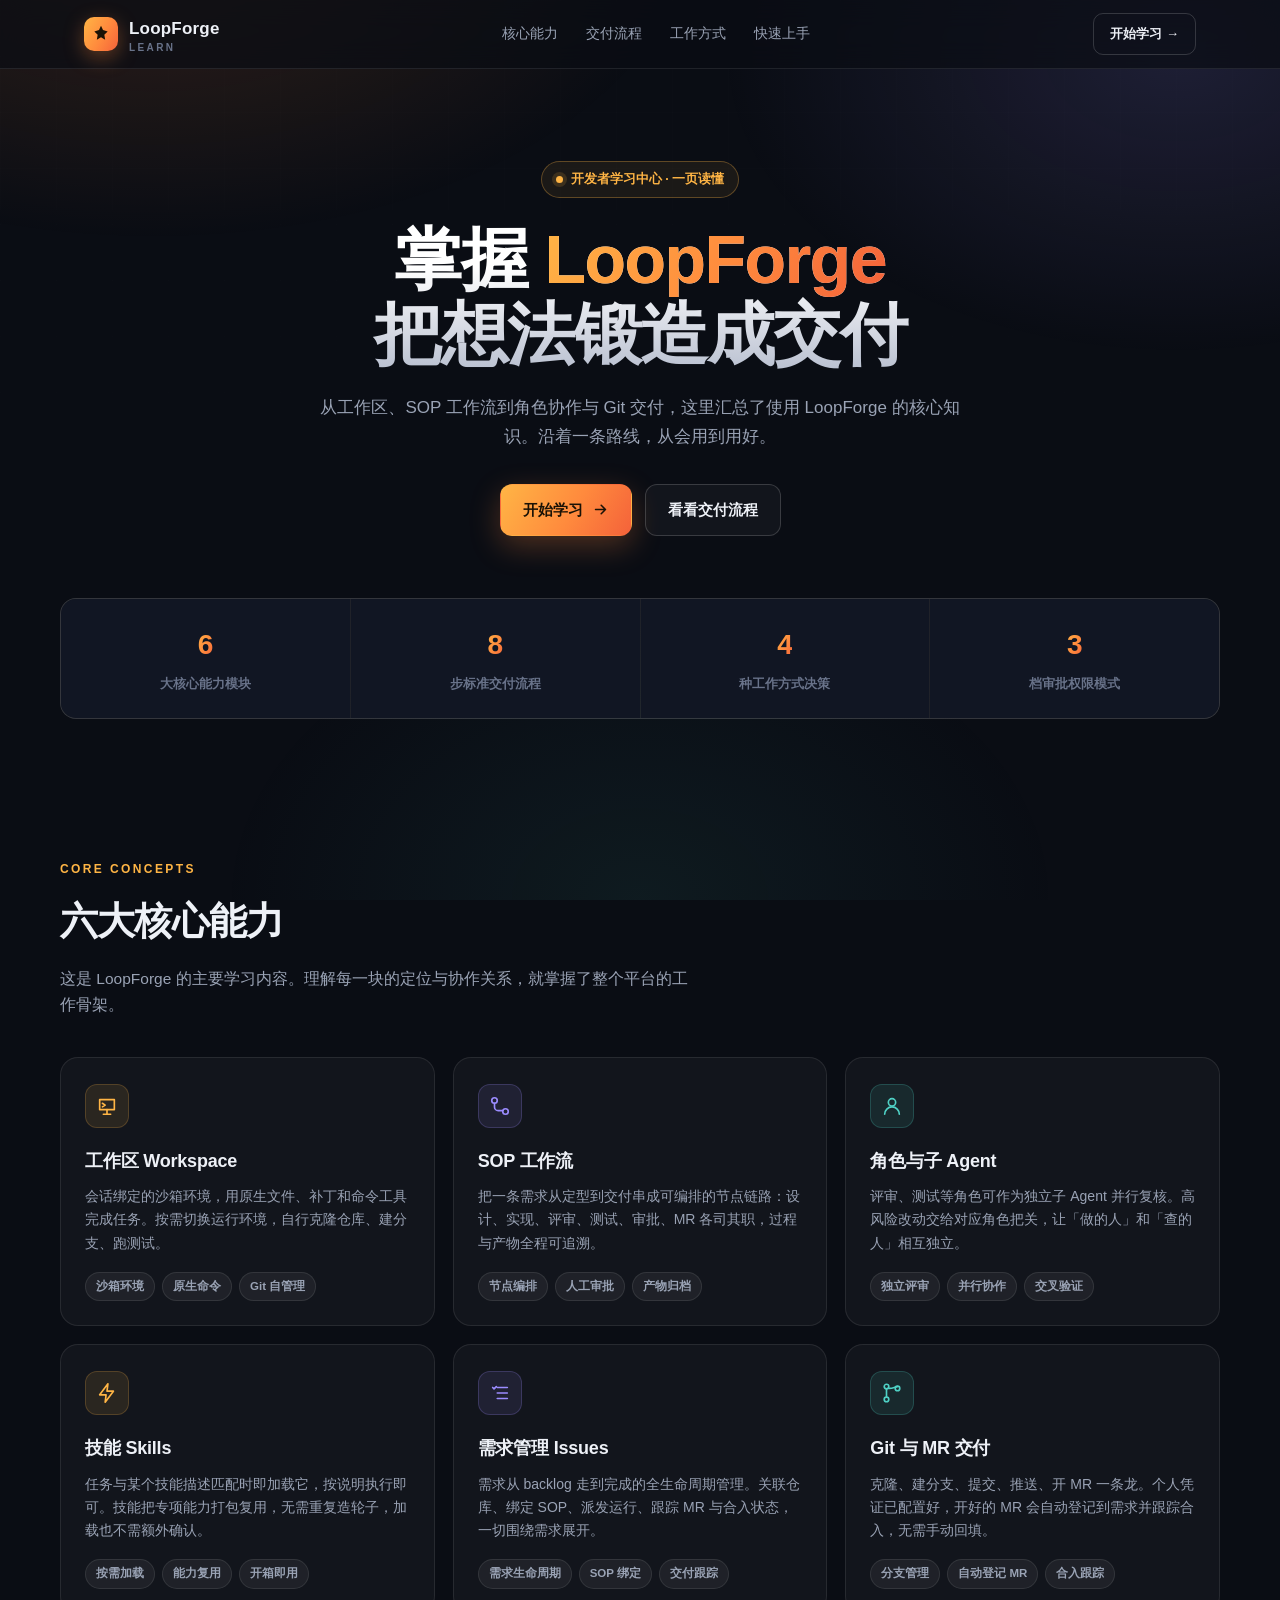
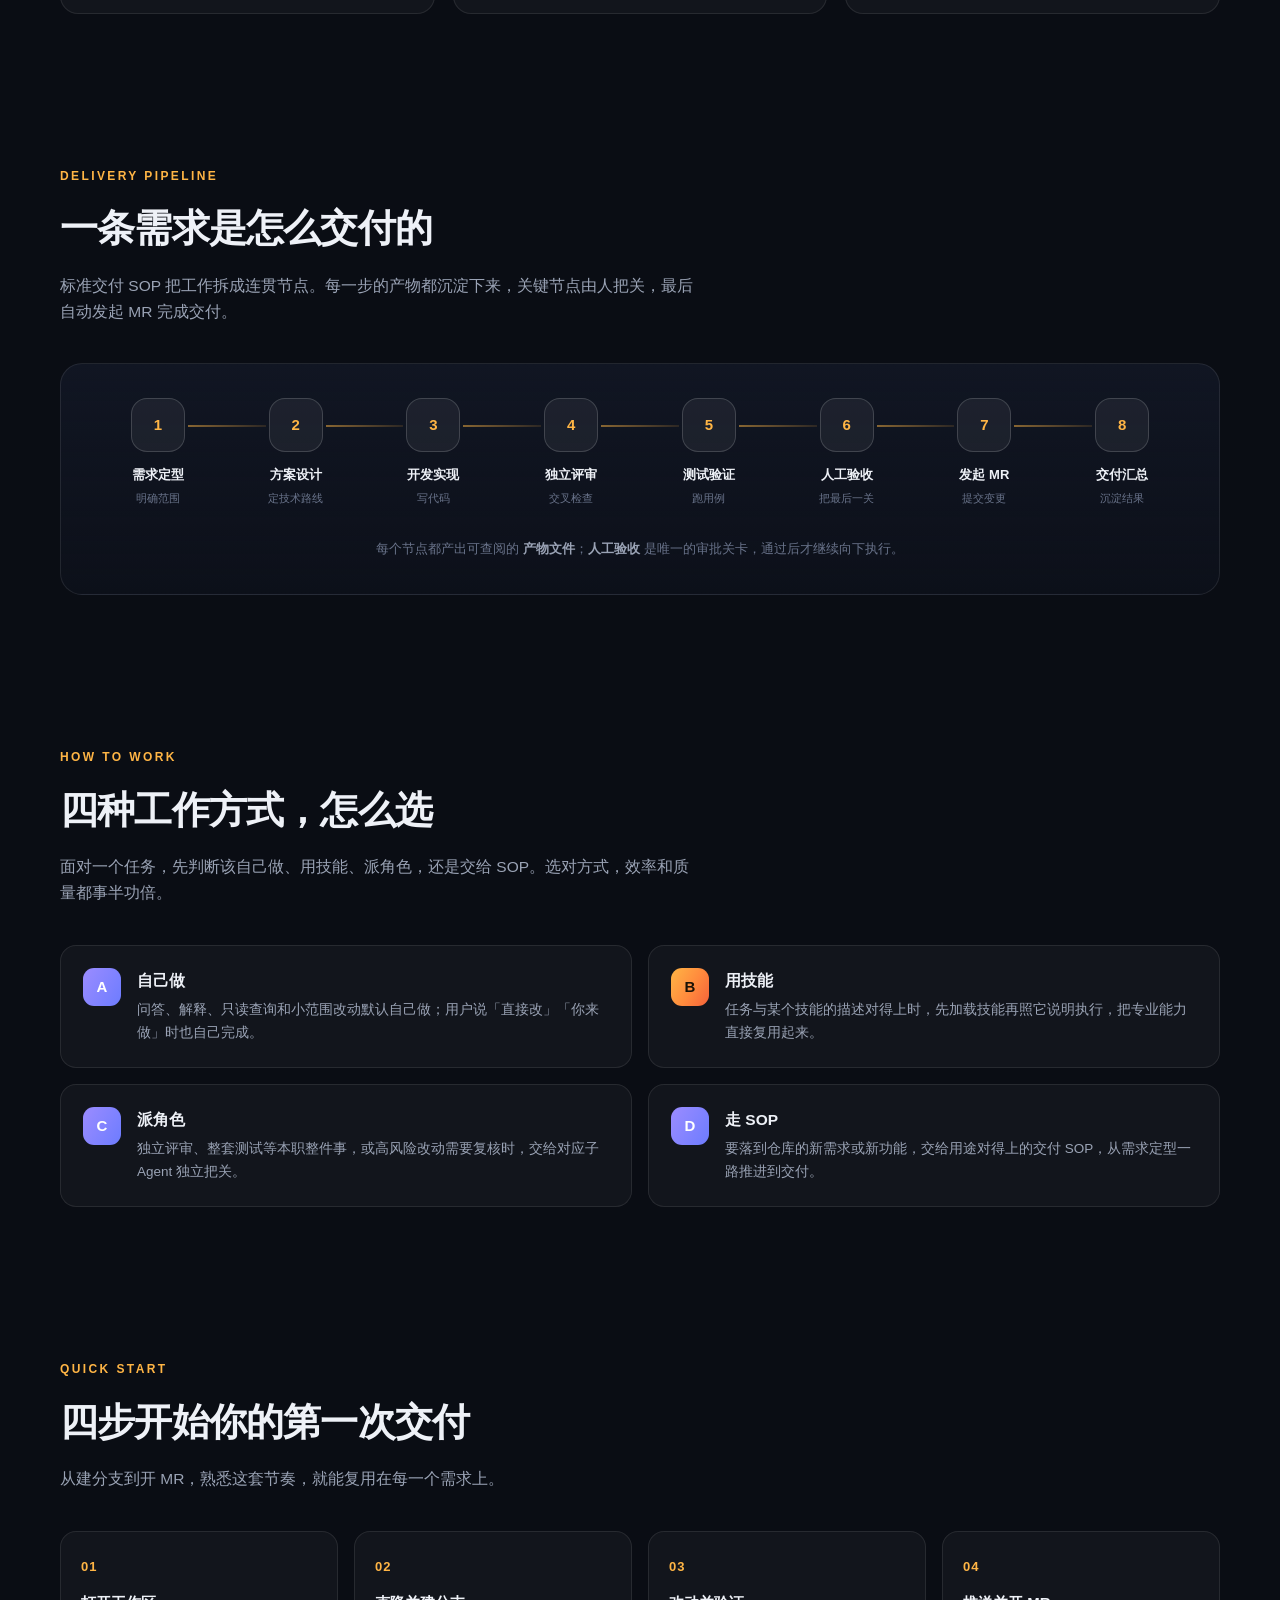
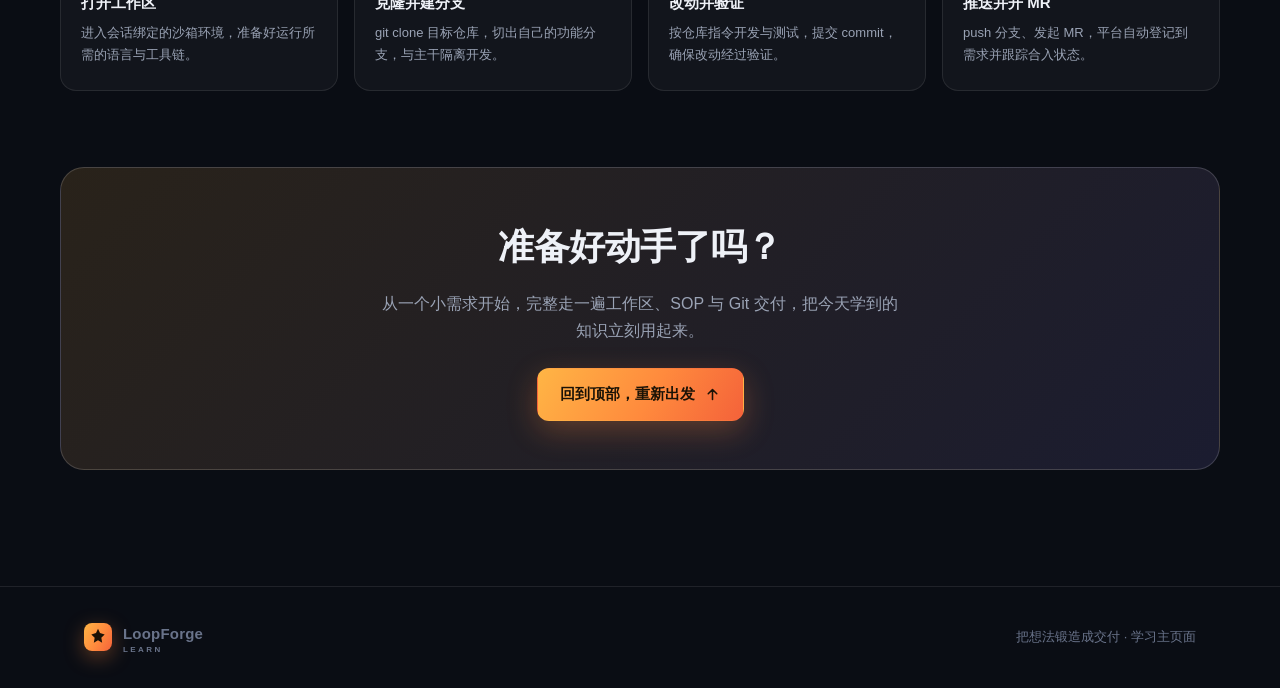
==== index.html @ 3a2a4f30 "feat: add LoopForge learning homepage" ====
<!DOCTYPE html>
<html lang="zh-CN">
<head>
<meta charset="UTF-8">
<meta name="viewport" content="width=device-width, initial-scale=1.0">
<meta name="description" content="LoopForge 学习中心 — 从工作区、SOP 工作流到角色协作与 Git 交付，一页掌握 LoopForge 的核心能力。">
<title>LoopForge 学习中心</title>
<style>
  :root{
    --bg:#0a0d14;
    --bg-soft:#111623;
    --panel:rgba(255,255,255,.035);
    --panel-2:rgba(255,255,255,.055);
    --border:rgba(255,255,255,.09);
    --border-strong:rgba(255,255,255,.16);
    --text:#eef1f7;
    --muted:#9aa3b5;
    --faint:#69738a;
    --amber:#ffb545;
    --amber-2:#ff8a3d;
    --violet:#9b8cff;
    --cyan:#4fd1c5;
    --grad:linear-gradient(120deg,#ffb545 0%,#ff8a3d 55%,#f4623a 100%);
    --grad-cool:linear-gradient(120deg,#9b8cff 0%,#6d7cff 100%);
    --radius:18px;
    --maxw:1160px;
    --shadow:0 18px 50px rgba(0,0,0,.35);
  }
  *{box-sizing:border-box;margin:0;padding:0}
  html{scroll-behavior:smooth;scroll-padding-top:84px}
  body{
    font-family:-apple-system,BlinkMacSystemFont,"Segoe UI","PingFang SC","Hiragino Sans GB","Microsoft YaHei",Roboto,Helvetica,Arial,sans-serif;
    background:var(--bg);color:var(--text);line-height:1.7;
    -webkit-font-smoothing:antialiased;overflow-x:hidden;
  }
  a{color:inherit;text-decoration:none}
  .wrap{max-width:var(--maxw);margin:0 auto;padding:0 24px}

  /* ===== ambient background ===== */
  .bg-glow{position:fixed;inset:0;z-index:-2;pointer-events:none;
    background:
      radial-gradient(900px 520px at 12% -8%,rgba(255,138,61,.16),transparent 60%),
      radial-gradient(760px 500px at 92% 6%,rgba(155,140,255,.14),transparent 60%),
      radial-gradient(700px 500px at 50% 100%,rgba(79,209,197,.07),transparent 60%);
  }
  .bg-grid{position:fixed;inset:0;z-index:-1;pointer-events:none;opacity:.35;
    background-image:
      linear-gradient(rgba(255,255,255,.03) 1px,transparent 1px),
      linear-gradient(90deg,rgba(255,255,255,.03) 1px,transparent 1px);
    background-size:56px 56px;
    mask-image:linear-gradient(to bottom,black,transparent 75%);
    -webkit-mask-image:linear-gradient(to bottom,black,transparent 75%);
  }

  /* ===== nav ===== */
  header{position:sticky;top:0;z-index:50;backdrop-filter:blur(14px);
    background:rgba(10,13,20,.72);border-bottom:1px solid var(--border)}
  .nav{height:68px;display:flex;align-items:center;justify-content:space-between}
  .brand{display:flex;align-items:center;gap:11px;font-weight:800;font-size:17px;letter-spacing:.2px}
  .logo{width:34px;height:34px;border-radius:10px;display:grid;place-items:center;
    background:var(--grad);box-shadow:0 6px 20px rgba(255,138,61,.35);flex:none}
  .logo svg{width:20px;height:20px}
  .brand small{display:block;font-size:10px;font-weight:600;color:var(--faint);letter-spacing:2.4px;line-height:1}
  .nav-links{display:flex;gap:28px;font-size:14px;color:var(--muted);font-weight:500}
  .nav-links a{transition:color .2s}
  .nav-links a:hover{color:var(--text)}
  .nav-cta{font-size:13px;font-weight:700;padding:9px 16px;border-radius:10px;
    border:1px solid var(--border-strong);transition:.2s}
  .nav-cta:hover{background:var(--panel-2);border-color:var(--amber)}
  .menu-btn{display:none;background:none;border:0;color:var(--text);cursor:pointer}

  /* ===== hero ===== */
  .hero{padding:92px 0 64px;text-align:center}
  .pill{display:inline-flex;align-items:center;gap:8px;font-size:12.5px;font-weight:600;
    color:var(--amber);border:1px solid rgba(255,181,69,.3);background:rgba(255,181,69,.07);
    padding:7px 14px;border-radius:100px;margin-bottom:24px}
  .pill .dot{width:7px;height:7px;border-radius:50%;background:var(--amber);
    box-shadow:0 0 0 4px rgba(255,181,69,.15)}
  .hero h1{font-size:clamp(38px,6.2vw,68px);line-height:1.1;font-weight:850;letter-spacing:-1.5px;
    background:linear-gradient(180deg,#fff 30%,#b9c0d0 100%);
    -webkit-background-clip:text;background-clip:text;color:transparent}
  .hero h1 .accent{background:var(--grad);-webkit-background-clip:text;background-clip:text;color:transparent}
  .hero p.lead{max-width:660px;margin:22px auto 0;font-size:17px;color:var(--muted)}
  .hero-actions{display:flex;gap:13px;justify-content:center;margin-top:32px;flex-wrap:wrap}
  .btn{display:inline-flex;align-items:center;gap:9px;padding:13px 22px;border-radius:12px;
    font-size:14.5px;font-weight:700;transition:.2s;cursor:pointer;border:1px solid transparent}
  .btn-primary{background:var(--grad);color:#1a1206;box-shadow:0 10px 30px rgba(255,138,61,.28)}
  .btn-primary:hover{transform:translateY(-2px);box-shadow:0 14px 38px rgba(255,138,61,.4)}
  .btn-ghost{background:var(--panel);border-color:var(--border-strong);color:var(--text)}
  .btn-ghost:hover{background:var(--panel-2);border-color:var(--amber)}
  .btn svg{width:17px;height:17px}

  /* stat strip */
  .stats{display:grid;grid-template-columns:repeat(4,1fr);gap:1px;background:var(--border);
    border:1px solid var(--border);border-radius:16px;overflow:hidden;margin-top:62px}
  .stat{background:var(--bg-soft);padding:22px 14px;text-align:center}
  .stat b{font-size:28px;font-weight:850;display:block;letter-spacing:-.5px}
  .stat b span{background:var(--grad);-webkit-background-clip:text;background-clip:text;color:transparent}
  .stat small{color:var(--faint);font-size:12.5px;font-weight:600}

  /* ===== sections ===== */
  section.block{padding:76px 0}
  .sec-head{margin-bottom:38px}
  .kicker{font-size:12px;font-weight:800;letter-spacing:2.4px;color:var(--amber);text-transform:uppercase}
  .sec-head h2{font-size:clamp(27px,4vw,38px);font-weight:820;letter-spacing:-.8px;margin-top:10px}
  .sec-head p{color:var(--muted);max-width:640px;margin-top:12px;font-size:15.5px}

  /* learning cards */
  .cards{display:grid;grid-template-columns:repeat(3,1fr);gap:18px}
  .card{position:relative;background:var(--panel);border:1px solid var(--border);border-radius:var(--radius);
    padding:26px 24px 24px;transition:.25s;overflow:hidden}
  .card:hover{transform:translateY(-5px);border-color:var(--border-strong);background:var(--panel-2);box-shadow:var(--shadow)}
  .card::after{content:"";position:absolute;top:0;left:0;right:0;height:2px;
    background:var(--grad);opacity:0;transition:.25s}
  .card:hover::after{opacity:1}
  .icon{width:44px;height:44px;border-radius:12px;display:grid;place-items:center;margin-bottom:18px;
    background:rgba(255,181,69,.1);border:1px solid rgba(255,181,69,.2)}
  .icon svg{width:22px;height:22px;stroke:var(--amber);fill:none;stroke-width:1.8;stroke-linecap:round;stroke-linejoin:round}
  .card.violet .icon{background:rgba(155,140,255,.1);border-color:rgba(155,140,255,.22)}
  .card.violet .icon svg{stroke:var(--violet)}
  .card.cyan .icon{background:rgba(79,209,197,.1);border-color:rgba(79,209,197,.22)}
  .card.cyan .icon svg{stroke:var(--cyan)}
  .card h3{font-size:18px;font-weight:750;letter-spacing:-.2px;margin-bottom:9px}
  .card p{font-size:14px;color:var(--muted);line-height:1.65}
  .tags{display:flex;flex-wrap:wrap;gap:7px;margin-top:17px}
  .tag{font-size:11.5px;font-weight:600;color:var(--muted);background:var(--panel-2);
    border:1px solid var(--border);padding:4px 10px;border-radius:100px}

  /* SOP flow */
  .flow-wrap{background:linear-gradient(180deg,var(--bg-soft),rgba(17,22,35,.4));
    border:1px solid var(--border);border-radius:22px;padding:34px 28px;position:relative;overflow:hidden}
  .flow{display:flex;align-items:stretch;gap:0;overflow-x:auto;padding-bottom:8px}
  .node{flex:1;min-width:112px;position:relative;text-align:center;padding:0 6px}
  .bubble{width:54px;height:54px;border-radius:16px;margin:0 auto 12px;display:grid;place-items:center;
    font-weight:800;font-size:15px;border:1px solid var(--border-strong);background:var(--panel-2);
    color:var(--amber);position:relative;z-index:2;transition:.25s}
  .node:hover .bubble{background:var(--grad);color:#1a1206;border-color:transparent;transform:scale(1.07)}
  .node .lbl{font-size:13px;font-weight:700}
  .node .sub{font-size:11px;color:var(--faint);margin-top:3px}
  .node:not(:last-child)::after{content:"";position:absolute;top:27px;left:calc(50% + 30px);right:calc(-50% + 30px);
    height:2px;background:linear-gradient(90deg,rgba(255,181,69,.5),rgba(255,181,69,.12))}
  .flow-note{margin-top:22px;text-align:center;font-size:13px;color:var(--faint)}
  .flow-note b{color:var(--muted)}

  /* decision grid */
  .decision{display:grid;grid-template-columns:repeat(2,1fr);gap:16px}
  .dec{display:flex;gap:16px;align-items:flex-start;background:var(--panel);border:1px solid var(--border);
    border-radius:16px;padding:22px;transition:.2s}
  .dec:hover{border-color:var(--border-strong);background:var(--panel-2)}
  .dec .num{flex:none;width:38px;height:38px;border-radius:11px;display:grid;place-items:center;
    font-weight:850;font-size:15px;background:var(--grad-cool);color:#fff}
  .dec:nth-child(2) .num{background:var(--grad);color:#1a1206}
  .dec h4{font-size:15.5px;margin-bottom:5px}
  .dec p{font-size:13.5px;color:var(--muted)}

  /* steps */
  .steps{display:grid;grid-template-columns:repeat(4,1fr);gap:16px;counter-reset:s}
  .step{position:relative;padding:24px 20px;background:var(--panel);border:1px solid var(--border);border-radius:16px}
  .step::before{counter-increment:s;content:"0" counter(s);display:block;font-size:13px;font-weight:850;
    color:var(--amber);margin-bottom:12px;letter-spacing:1px}
  .step h4{font-size:15px;margin-bottom:7px}
  .step p{font-size:13px;color:var(--muted)}

  /* cta banner */
  .cta-banner{border-radius:24px;padding:48px 40px;text-align:center;position:relative;overflow:hidden;
    background:linear-gradient(135deg,rgba(255,181,69,.13),rgba(155,140,255,.12));
    border:1px solid var(--border-strong)}
  .cta-banner h2{font-size:clamp(26px,4vw,36px);font-weight:830;letter-spacing:-.6px}
  .cta-banner p{color:var(--muted);margin:12px auto 24px;max-width:520px}

  /* footer */
  footer{border-top:1px solid var(--border);padding:34px 0;margin-top:40px}
  .foot{display:flex;justify-content:space-between;align-items:center;gap:18px;flex-wrap:wrap;
    color:var(--faint);font-size:13px}
  .foot .brand{font-size:15px}

  .reveal{opacity:0;transform:translateY(22px);transition:opacity .6s ease,transform .6s ease}
  .reveal.in{opacity:1;transform:none}

  @media(max-width:900px){
    .cards{grid-template-columns:repeat(2,1fr)}
    .steps{grid-template-columns:repeat(2,1fr)}
    .stats{grid-template-columns:repeat(2,1fr)}
    .nav-links{display:none}
    .menu-btn{display:block}
  }
  @media(max-width:600px){
    .cards,.decision,.steps{grid-template-columns:1fr}
    .hero{padding:64px 0 40px}
    section.block{padding:56px 0}
  }
</style>
</head>
<body>
<div class="bg-glow"></div>
<div class="bg-grid"></div>

<header>
  <div class="wrap nav">
    <a href="#top" class="brand">
      <span class="logo"><svg viewBox="0 0 24 24" fill="none"><path d="M12 2l2.4 5.3L20 9l-4 4 1 6-5-3-5 3 1-6-4-4 5.6-1.7L12 2z" fill="#1a1206"/></svg></span>
      <span>LoopForge<small>LEARN</small></span>
    </a>
    <nav class="nav-links">
      <a href="#modules">核心能力</a>
      <a href="#sop">交付流程</a>
      <a href="#mindset">工作方式</a>
      <a href="#start">快速上手</a>
    </nav>
    <a href="#start" class="nav-cta">开始学习 →</a>
    <button class="menu-btn" aria-label="menu">
      <svg width="24" height="24" viewBox="0 0 24 24" fill="none" stroke="currentColor" stroke-width="2"><path d="M4 7h16M4 12h16M4 17h16"/></svg>
    </button>
  </div>
</header>

<main id="top">
  <!-- HERO -->
  <section class="hero wrap">
    <span class="pill"><span class="dot"></span> 开发者学习中心 · 一页读懂</span>
    <h1>掌握 <span class="accent">LoopForge</span><br>把想法锻造成交付</h1>
    <p class="lead">从工作区、SOP 工作流到角色协作与 Git 交付，这里汇总了使用 LoopForge 的核心知识。沿着一条路线，从会用到用好。</p>
    <div class="hero-actions">
      <a href="#modules" class="btn btn-primary">开始学习
        <svg viewBox="0 0 24 24" fill="none" stroke="currentColor" stroke-width="2.2" stroke-linecap="round" stroke-linejoin="round"><path d="M5 12h14M13 6l6 6-6 6"/></svg>
      </a>
      <a href="#sop" class="btn btn-ghost">看看交付流程</a>
    </div>

    <div class="stats reveal">
      <div class="stat"><b><span>6</span></b><small>大核心能力模块</small></div>
      <div class="stat"><b><span>8</span></b><small>步标准交付流程</small></div>
      <div class="stat"><b><span>4</span></b><small>种工作方式决策</small></div>
      <div class="stat"><b><span>3</span></b><small>档审批权限模式</small></div>
    </div>
  </section>

  <!-- MODULES -->
  <section class="block wrap" id="modules">
    <div class="sec-head reveal">
      <div class="kicker">Core Concepts</div>
      <h2>六大核心能力</h2>
      <p>这是 LoopForge 的主要学习内容。理解每一块的定位与协作关系，就掌握了整个平台的工作骨架。</p>
    </div>
    <div class="cards">
      <article class="card reveal">
        <div class="icon"><svg viewBox="0 0 24 24"><path d="M4 5h16v11H4z"/><path d="M8 21h8M12 16v5"/><path d="M7 9l3 2-3 2"/></svg></div>
        <h3>工作区 Workspace</h3>
        <p>会话绑定的沙箱环境，用原生文件、补丁和命令工具完成任务。按需切换运行环境，自行克隆仓库、建分支、跑测试。</p>
        <div class="tags"><span class="tag">沙箱环境</span><span class="tag">原生命令</span><span class="tag">Git 自管理</span></div>
      </article>
      <article class="card violet reveal">
        <div class="icon"><svg viewBox="0 0 24 24"><circle cx="6" cy="6" r="3"/><circle cx="18" cy="18" r="3"/><path d="M6 9v4a4 4 0 004 4h5"/></svg></div>
        <h3>SOP 工作流</h3>
        <p>把一条需求从定型到交付串成可编排的节点链路：设计、实现、评审、测试、审批、MR 各司其职，过程与产物全程可追溯。</p>
        <div class="tags"><span class="tag">节点编排</span><span class="tag">人工审批</span><span class="tag">产物归档</span></div>
      </article>
      <article class="card cyan reveal">
        <div class="icon"><svg viewBox="0 0 24 24"><circle cx="12" cy="8" r="4"/><path d="M4 21a8 8 0 0116 0"/></svg></div>
        <h3>角色与子 Agent</h3>
        <p>评审、测试等角色可作为独立子 Agent 并行复核。高风险改动交给对应角色把关，让「做的人」和「查的人」相互独立。</p>
        <div class="tags"><span class="tag">独立评审</span><span class="tag">并行协作</span><span class="tag">交叉验证</span></div>
      </article>
      <article class="card reveal">
        <div class="icon"><svg viewBox="0 0 24 24"><path d="M13 2L4 14h7l-1 8 9-12h-7l1-8z"/></svg></div>
        <h3>技能 Skills</h3>
        <p>任务与某个技能描述匹配时即加载它，按说明执行即可。技能把专项能力打包复用，无需重复造轮子，加载也不需额外确认。</p>
        <div class="tags"><span class="tag">按需加载</span><span class="tag">能力复用</span><span class="tag">开箱即用</span></div>
      </article>
      <article class="card violet reveal">
        <div class="icon"><svg viewBox="0 0 24 24"><path d="M9 6h11M9 12h11M9 18h11"/><path d="M4 6l1.5 1.5L8 5"/></svg></div>
        <h3>需求管理 Issues</h3>
        <p>需求从 backlog 走到完成的全生命周期管理。关联仓库、绑定 SOP、派发运行、跟踪 MR 与合入状态，一切围绕需求展开。</p>
        <div class="tags"><span class="tag">需求生命周期</span><span class="tag">SOP 绑定</span><span class="tag">交付跟踪</span></div>
      </article>
      <article class="card cyan reveal">
        <div class="icon"><svg viewBox="0 0 24 24"><circle cx="6" cy="5" r="2.5"/><circle cx="6" cy="19" r="2.5"/><circle cx="18" cy="7" r="2.5"/><path d="M6 7.5v9M8.5 7c5 0 7.5-2 9.5-2"/></svg></div>
        <h3>Git 与 MR 交付</h3>
        <p>克隆、建分支、提交、推送、开 MR 一条龙。个人凭证已配置好，开好的 MR 会自动登记到需求并跟踪合入，无需手动回填。</p>
        <div class="tags"><span class="tag">分支管理</span><span class="tag">自动登记 MR</span><span class="tag">合入跟踪</span></div>
      </article>
    </div>
  </section>

  <!-- SOP FLOW -->
  <section class="block wrap" id="sop">
    <div class="sec-head reveal">
      <div class="kicker">Delivery Pipeline</div>
      <h2>一条需求是怎么交付的</h2>
      <p>标准交付 SOP 把工作拆成连贯节点。每一步的产物都沉淀下来，关键节点由人把关，最后自动发起 MR 完成交付。</p>
    </div>
    <div class="flow-wrap reveal">
      <div class="flow">
        <div class="node"><div class="bubble">1</div><div class="lbl">需求定型</div><div class="sub">明确范围</div></div>
        <div class="node"><div class="bubble">2</div><div class="lbl">方案设计</div><div class="sub">定技术路线</div></div>
        <div class="node"><div class="bubble">3</div><div class="lbl">开发实现</div><div class="sub">写代码</div></div>
        <div class="node"><div class="bubble">4</div><div class="lbl">独立评审</div><div class="sub">交叉检查</div></div>
        <div class="node"><div class="bubble">5</div><div class="lbl">测试验证</div><div class="sub">跑用例</div></div>
        <div class="node"><div class="bubble">6</div><div class="lbl">人工验收</div><div class="sub">把最后一关</div></div>
        <div class="node"><div class="bubble">7</div><div class="lbl">发起 MR</div><div class="sub">提交变更</div></div>
        <div class="node"><div class="bubble">8</div><div class="lbl">交付汇总</div><div class="sub">沉淀结果</div></div>
      </div>
      <div class="flow-note">每个节点都产出可查阅的 <b>产物文件</b>；<b>人工验收</b> 是唯一的审批关卡，通过后才继续向下执行。</div>
    </div>
  </section>

  <!-- MINDSET -->
  <section class="block wrap" id="mindset">
    <div class="sec-head reveal">
      <div class="kicker">How To Work</div>
      <h2>四种工作方式，怎么选</h2>
      <p>面对一个任务，先判断该自己做、用技能、派角色，还是交给 SOP。选对方式，效率和质量都事半功倍。</p>
    </div>
    <div class="decision">
      <div class="dec reveal"><div class="num">A</div><div><h4>自己做</h4><p>问答、解释、只读查询和小范围改动默认自己做；用户说「直接改」「你来做」时也自己完成。</p></div></div>
      <div class="dec reveal"><div class="num">B</div><div><h4>用技能</h4><p>任务与某个技能的描述对得上时，先加载技能再照它说明执行，把专业能力直接复用起来。</p></div></div>
      <div class="dec reveal"><div class="num">C</div><div><h4>派角色</h4><p>独立评审、整套测试等本职整件事，或高风险改动需要复核时，交给对应子 Agent 独立把关。</p></div></div>
      <div class="dec reveal"><div class="num">D</div><div><h4>走 SOP</h4><p>要落到仓库的新需求或新功能，交给用途对得上的交付 SOP，从需求定型一路推进到交付。</p></div></div>
    </div>
  </section>

  <!-- START -->
  <section class="block wrap" id="start">
    <div class="sec-head reveal">
      <div class="kicker">Quick Start</div>
      <h2>四步开始你的第一次交付</h2>
      <p>从建分支到开 MR，熟悉这套节奏，就能复用在每一个需求上。</p>
    </div>
    <div class="steps">
      <div class="step reveal"><h4>打开工作区</h4><p>进入会话绑定的沙箱环境，准备好运行所需的语言与工具链。</p></div>
      <div class="step reveal"><h4>克隆并建分支</h4><p>git clone 目标仓库，切出自己的功能分支，与主干隔离开发。</p></div>
      <div class="step reveal"><h4>改动并验证</h4><p>按仓库指令开发与测试，提交 commit，确保改动经过验证。</p></div>
      <div class="step reveal"><h4>推送并开 MR</h4><p>push 分支、发起 MR，平台自动登记到需求并跟踪合入状态。</p></div>
    </div>
  </section>

  <!-- CTA -->
  <section class="block wrap" style="padding-top:0">
    <div class="cta-banner reveal">
      <h2>准备好动手了吗？</h2>
      <p>从一个小需求开始，完整走一遍工作区、SOP 与 Git 交付，把今天学到的知识立刻用起来。</p>
      <a href="#top" class="btn btn-primary">回到顶部，重新出发
        <svg viewBox="0 0 24 24" fill="none" stroke="currentColor" stroke-width="2.2" stroke-linecap="round" stroke-linejoin="round"><path d="M12 19V5M6 11l6-6 6 6"/></svg>
      </a>
    </div>
  </section>
</main>

<footer>
  <div class="wrap foot">
    <div class="brand">
      <span class="logo" style="width:28px;height:28px;border-radius:8px"><svg viewBox="0 0 24 24" fill="none"><path d="M12 2l2.4 5.3L20 9l-4 4 1 6-5-3-5 3 1-6-4-4 5.6-1.7L12 2z" fill="#1a1206"/></svg></span>
      <span>LoopForge<small style="font-size:8px">LEARN</small></span>
    </div>
    <div>把想法锻造成交付 · 学习主页面</div>
  </div>
</footer>

<script>
  // scroll reveal
  const io = new IntersectionObserver((entries)=>{
    entries.forEach(e=>{ if(e.isIntersecting){ e.target.classList.add('in'); io.unobserve(e.target);} });
  },{threshold:.12});
  document.querySelectorAll('.reveal').forEach((el,i)=>{
    el.style.transitionDelay = (i%6*40)+'ms';
    io.observe(el);
  });
</script>
</body>
</html>
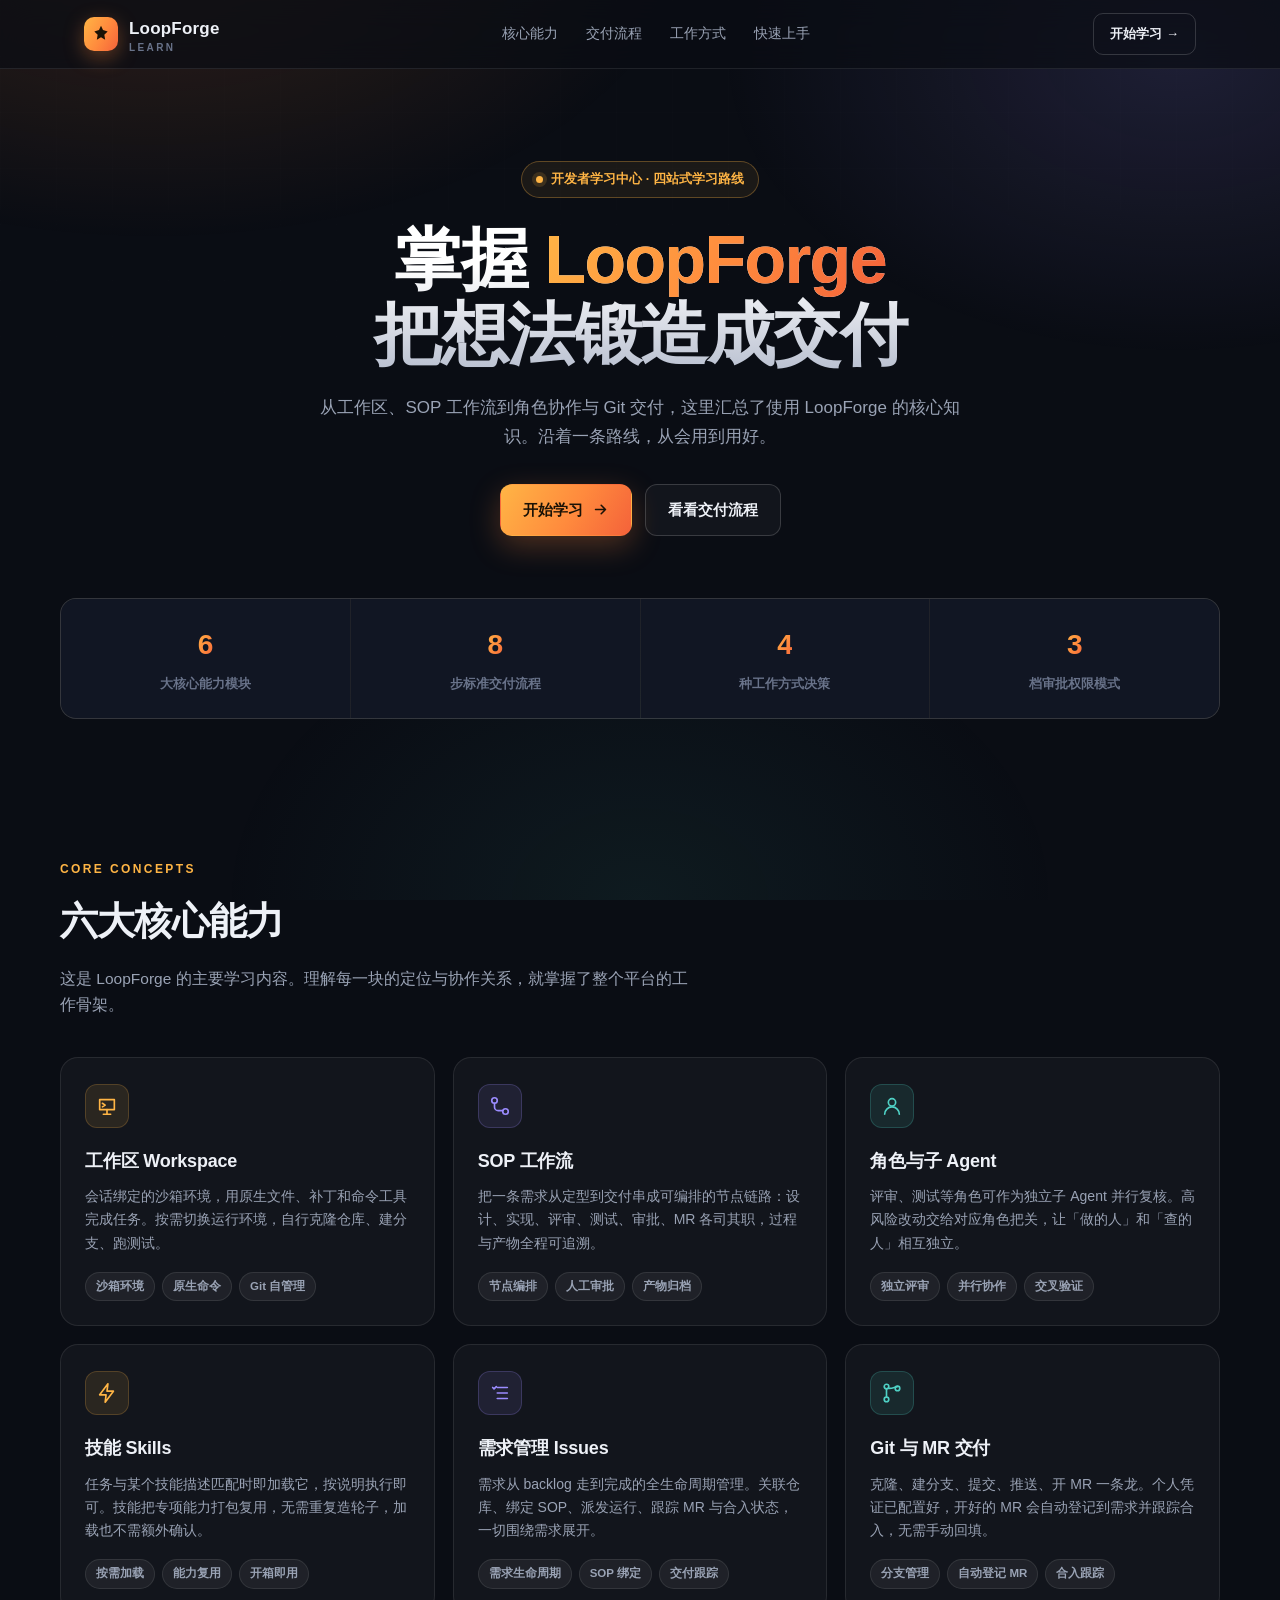
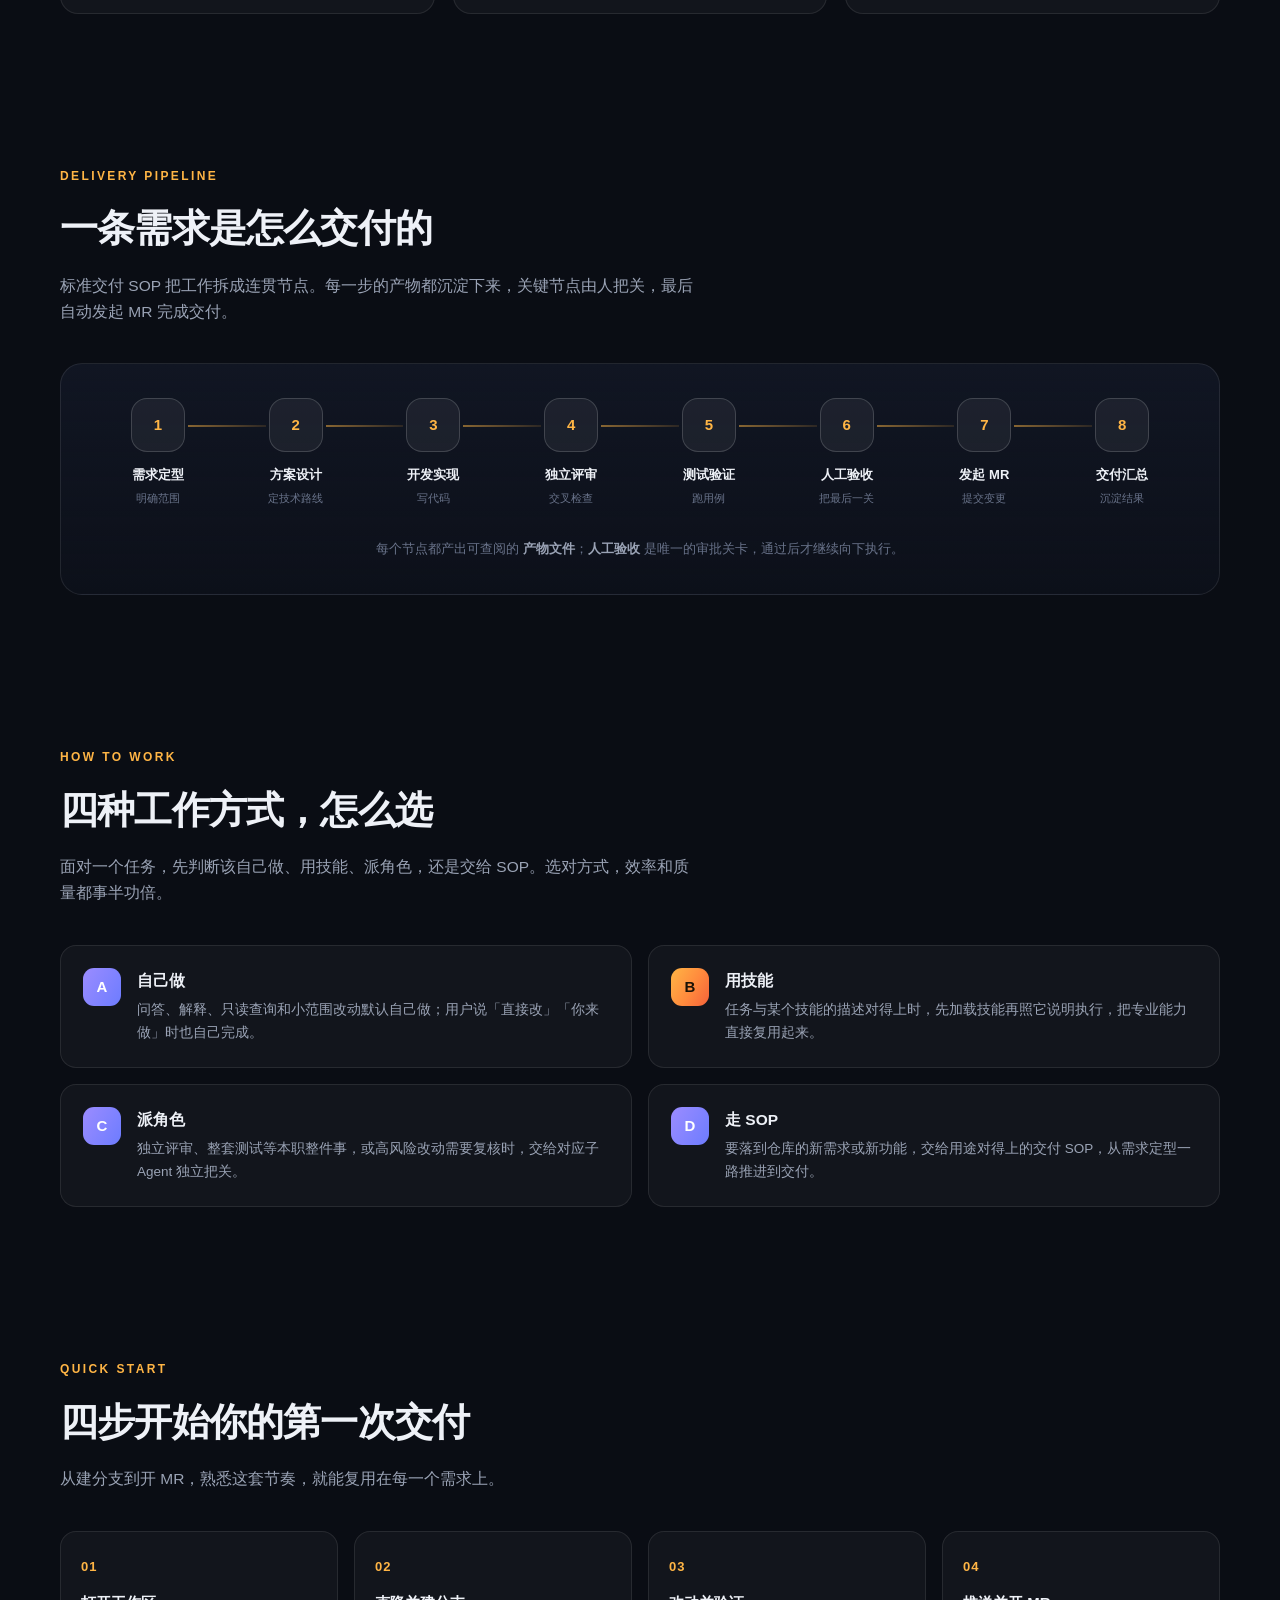
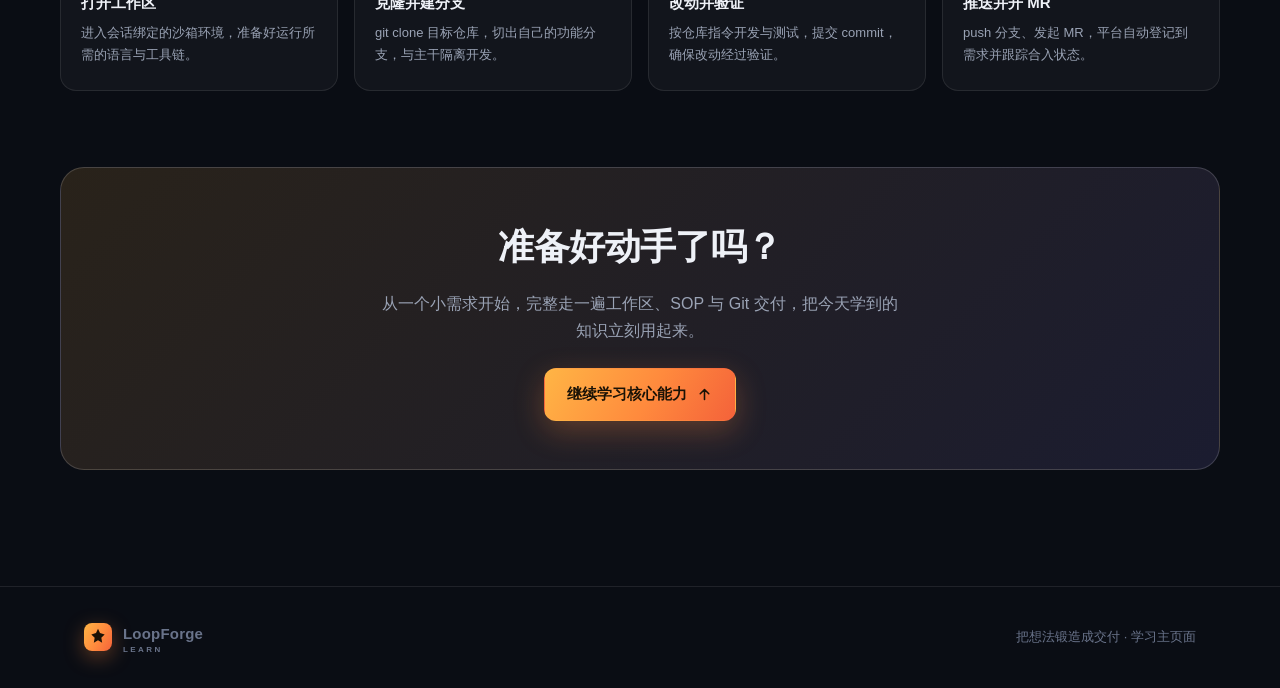
==== commit a8bb575f: "feat: 拆分学习站点为独立内容页并修复移动端导航 - 新增 modules.html / sop.html / mindset.html / start.html 四个内容页 - 抽出 asset" ====
--- a/index.html
+++ b/index.html
@@ -5,191 +5,7 @@
 <meta name="viewport" content="width=device-width, initial-scale=1.0">
 <meta name="description" content="LoopForge 学习中心 — 从工作区、SOP 工作流到角色协作与 Git 交付，一页掌握 LoopForge 的核心能力。">
 <title>LoopForge 学习中心</title>
-<style>
-  :root{
-    --bg:#0a0d14;
-    --bg-soft:#111623;
-    --panel:rgba(255,255,255,.035);
-    --panel-2:rgba(255,255,255,.055);
-    --border:rgba(255,255,255,.09);
-    --border-strong:rgba(255,255,255,.16);
-    --text:#eef1f7;
-    --muted:#9aa3b5;
-    --faint:#69738a;
-    --amber:#ffb545;
-    --amber-2:#ff8a3d;
-    --violet:#9b8cff;
-    --cyan:#4fd1c5;
-    --grad:linear-gradient(120deg,#ffb545 0%,#ff8a3d 55%,#f4623a 100%);
-    --grad-cool:linear-gradient(120deg,#9b8cff 0%,#6d7cff 100%);
-    --radius:18px;
-    --maxw:1160px;
-    --shadow:0 18px 50px rgba(0,0,0,.35);
-  }
-  *{box-sizing:border-box;margin:0;padding:0}
-  html{scroll-behavior:smooth;scroll-padding-top:84px}
-  body{
-    font-family:-apple-system,BlinkMacSystemFont,"Segoe UI","PingFang SC","Hiragino Sans GB","Microsoft YaHei",Roboto,Helvetica,Arial,sans-serif;
-    background:var(--bg);color:var(--text);line-height:1.7;
-    -webkit-font-smoothing:antialiased;overflow-x:hidden;
-  }
-  a{color:inherit;text-decoration:none}
-  .wrap{max-width:var(--maxw);margin:0 auto;padding:0 24px}
-
-  /* ===== ambient background ===== */
-  .bg-glow{position:fixed;inset:0;z-index:-2;pointer-events:none;
-    background:
-      radial-gradient(900px 520px at 12% -8%,rgba(255,138,61,.16),transparent 60%),
-      radial-gradient(760px 500px at 92% 6%,rgba(155,140,255,.14),transparent 60%),
-      radial-gradient(700px 500px at 50% 100%,rgba(79,209,197,.07),transparent 60%);
-  }
-  .bg-grid{position:fixed;inset:0;z-index:-1;pointer-events:none;opacity:.35;
-    background-image:
-      linear-gradient(rgba(255,255,255,.03) 1px,transparent 1px),
-      linear-gradient(90deg,rgba(255,255,255,.03) 1px,transparent 1px);
-    background-size:56px 56px;
-    mask-image:linear-gradient(to bottom,black,transparent 75%);
-    -webkit-mask-image:linear-gradient(to bottom,black,transparent 75%);
-  }
-
-  /* ===== nav ===== */
-  header{position:sticky;top:0;z-index:50;backdrop-filter:blur(14px);
-    background:rgba(10,13,20,.72);border-bottom:1px solid var(--border)}
-  .nav{height:68px;display:flex;align-items:center;justify-content:space-between}
-  .brand{display:flex;align-items:center;gap:11px;font-weight:800;font-size:17px;letter-spacing:.2px}
-  .logo{width:34px;height:34px;border-radius:10px;display:grid;place-items:center;
-    background:var(--grad);box-shadow:0 6px 20px rgba(255,138,61,.35);flex:none}
-  .logo svg{width:20px;height:20px}
-  .brand small{display:block;font-size:10px;font-weight:600;color:var(--faint);letter-spacing:2.4px;line-height:1}
-  .nav-links{display:flex;gap:28px;font-size:14px;color:var(--muted);font-weight:500}
-  .nav-links a{transition:color .2s}
-  .nav-links a:hover{color:var(--text)}
-  .nav-cta{font-size:13px;font-weight:700;padding:9px 16px;border-radius:10px;
-    border:1px solid var(--border-strong);transition:.2s}
-  .nav-cta:hover{background:var(--panel-2);border-color:var(--amber)}
-  .menu-btn{display:none;background:none;border:0;color:var(--text);cursor:pointer}
-
-  /* ===== hero ===== */
-  .hero{padding:92px 0 64px;text-align:center}
-  .pill{display:inline-flex;align-items:center;gap:8px;font-size:12.5px;font-weight:600;
-    color:var(--amber);border:1px solid rgba(255,181,69,.3);background:rgba(255,181,69,.07);
-    padding:7px 14px;border-radius:100px;margin-bottom:24px}
-  .pill .dot{width:7px;height:7px;border-radius:50%;background:var(--amber);
-    box-shadow:0 0 0 4px rgba(255,181,69,.15)}
-  .hero h1{font-size:clamp(38px,6.2vw,68px);line-height:1.1;font-weight:850;letter-spacing:-1.5px;
-    background:linear-gradient(180deg,#fff 30%,#b9c0d0 100%);
-    -webkit-background-clip:text;background-clip:text;color:transparent}
-  .hero h1 .accent{background:var(--grad);-webkit-background-clip:text;background-clip:text;color:transparent}
-  .hero p.lead{max-width:660px;margin:22px auto 0;font-size:17px;color:var(--muted)}
-  .hero-actions{display:flex;gap:13px;justify-content:center;margin-top:32px;flex-wrap:wrap}
-  .btn{display:inline-flex;align-items:center;gap:9px;padding:13px 22px;border-radius:12px;
-    font-size:14.5px;font-weight:700;transition:.2s;cursor:pointer;border:1px solid transparent}
-  .btn-primary{background:var(--grad);color:#1a1206;box-shadow:0 10px 30px rgba(255,138,61,.28)}
-  .btn-primary:hover{transform:translateY(-2px);box-shadow:0 14px 38px rgba(255,138,61,.4)}
-  .btn-ghost{background:var(--panel);border-color:var(--border-strong);color:var(--text)}
-  .btn-ghost:hover{background:var(--panel-2);border-color:var(--amber)}
-  .btn svg{width:17px;height:17px}
-
-  /* stat strip */
-  .stats{display:grid;grid-template-columns:repeat(4,1fr);gap:1px;background:var(--border);
-    border:1px solid var(--border);border-radius:16px;overflow:hidden;margin-top:62px}
-  .stat{background:var(--bg-soft);padding:22px 14px;text-align:center}
-  .stat b{font-size:28px;font-weight:850;display:block;letter-spacing:-.5px}
-  .stat b span{background:var(--grad);-webkit-background-clip:text;background-clip:text;color:transparent}
-  .stat small{color:var(--faint);font-size:12.5px;font-weight:600}
-
-  /* ===== sections ===== */
-  section.block{padding:76px 0}
-  .sec-head{margin-bottom:38px}
-  .kicker{font-size:12px;font-weight:800;letter-spacing:2.4px;color:var(--amber);text-transform:uppercase}
-  .sec-head h2{font-size:clamp(27px,4vw,38px);font-weight:820;letter-spacing:-.8px;margin-top:10px}
-  .sec-head p{color:var(--muted);max-width:640px;margin-top:12px;font-size:15.5px}
-
-  /* learning cards */
-  .cards{display:grid;grid-template-columns:repeat(3,1fr);gap:18px}
-  .card{position:relative;background:var(--panel);border:1px solid var(--border);border-radius:var(--radius);
-    padding:26px 24px 24px;transition:.25s;overflow:hidden}
-  .card:hover{transform:translateY(-5px);border-color:var(--border-strong);background:var(--panel-2);box-shadow:var(--shadow)}
-  .card::after{content:"";position:absolute;top:0;left:0;right:0;height:2px;
-    background:var(--grad);opacity:0;transition:.25s}
-  .card:hover::after{opacity:1}
-  .icon{width:44px;height:44px;border-radius:12px;display:grid;place-items:center;margin-bottom:18px;
-    background:rgba(255,181,69,.1);border:1px solid rgba(255,181,69,.2)}
-  .icon svg{width:22px;height:22px;stroke:var(--amber);fill:none;stroke-width:1.8;stroke-linecap:round;stroke-linejoin:round}
-  .card.violet .icon{background:rgba(155,140,255,.1);border-color:rgba(155,140,255,.22)}
-  .card.violet .icon svg{stroke:var(--violet)}
-  .card.cyan .icon{background:rgba(79,209,197,.1);border-color:rgba(79,209,197,.22)}
-  .card.cyan .icon svg{stroke:var(--cyan)}
-  .card h3{font-size:18px;font-weight:750;letter-spacing:-.2px;margin-bottom:9px}
-  .card p{font-size:14px;color:var(--muted);line-height:1.65}
-  .tags{display:flex;flex-wrap:wrap;gap:7px;margin-top:17px}
-  .tag{font-size:11.5px;font-weight:600;color:var(--muted);background:var(--panel-2);
-    border:1px solid var(--border);padding:4px 10px;border-radius:100px}
-
-  /* SOP flow */
-  .flow-wrap{background:linear-gradient(180deg,var(--bg-soft),rgba(17,22,35,.4));
-    border:1px solid var(--border);border-radius:22px;padding:34px 28px;position:relative;overflow:hidden}
-  .flow{display:flex;align-items:stretch;gap:0;overflow-x:auto;padding-bottom:8px}
-  .node{flex:1;min-width:112px;position:relative;text-align:center;padding:0 6px}
-  .bubble{width:54px;height:54px;border-radius:16px;margin:0 auto 12px;display:grid;place-items:center;
-    font-weight:800;font-size:15px;border:1px solid var(--border-strong);background:var(--panel-2);
-    color:var(--amber);position:relative;z-index:2;transition:.25s}
-  .node:hover .bubble{background:var(--grad);color:#1a1206;border-color:transparent;transform:scale(1.07)}
-  .node .lbl{font-size:13px;font-weight:700}
-  .node .sub{font-size:11px;color:var(--faint);margin-top:3px}
-  .node:not(:last-child)::after{content:"";position:absolute;top:27px;left:calc(50% + 30px);right:calc(-50% + 30px);
-    height:2px;background:linear-gradient(90deg,rgba(255,181,69,.5),rgba(255,181,69,.12))}
-  .flow-note{margin-top:22px;text-align:center;font-size:13px;color:var(--faint)}
-  .flow-note b{color:var(--muted)}
-
-  /* decision grid */
-  .decision{display:grid;grid-template-columns:repeat(2,1fr);gap:16px}
-  .dec{display:flex;gap:16px;align-items:flex-start;background:var(--panel);border:1px solid var(--border);
-    border-radius:16px;padding:22px;transition:.2s}
-  .dec:hover{border-color:var(--border-strong);background:var(--panel-2)}
-  .dec .num{flex:none;width:38px;height:38px;border-radius:11px;display:grid;place-items:center;
-    font-weight:850;font-size:15px;background:var(--grad-cool);color:#fff}
-  .dec:nth-child(2) .num{background:var(--grad);color:#1a1206}
-  .dec h4{font-size:15.5px;margin-bottom:5px}
-  .dec p{font-size:13.5px;color:var(--muted)}
-
-  /* steps */
-  .steps{display:grid;grid-template-columns:repeat(4,1fr);gap:16px;counter-reset:s}
-  .step{position:relative;padding:24px 20px;background:var(--panel);border:1px solid var(--border);border-radius:16px}
-  .step::before{counter-increment:s;content:"0" counter(s);display:block;font-size:13px;font-weight:850;
-    color:var(--amber);margin-bottom:12px;letter-spacing:1px}
-  .step h4{font-size:15px;margin-bottom:7px}
-  .step p{font-size:13px;color:var(--muted)}
-
-  /* cta banner */
-  .cta-banner{border-radius:24px;padding:48px 40px;text-align:center;position:relative;overflow:hidden;
-    background:linear-gradient(135deg,rgba(255,181,69,.13),rgba(155,140,255,.12));
-    border:1px solid var(--border-strong)}
-  .cta-banner h2{font-size:clamp(26px,4vw,36px);font-weight:830;letter-spacing:-.6px}
-  .cta-banner p{color:var(--muted);margin:12px auto 24px;max-width:520px}
-
-  /* footer */
-  footer{border-top:1px solid var(--border);padding:34px 0;margin-top:40px}
-  .foot{display:flex;justify-content:space-between;align-items:center;gap:18px;flex-wrap:wrap;
-    color:var(--faint);font-size:13px}
-  .foot .brand{font-size:15px}
-
-  .reveal{opacity:0;transform:translateY(22px);transition:opacity .6s ease,transform .6s ease}
-  .reveal.in{opacity:1;transform:none}
-
-  @media(max-width:900px){
-    .cards{grid-template-columns:repeat(2,1fr)}
-    .steps{grid-template-columns:repeat(2,1fr)}
-    .stats{grid-template-columns:repeat(2,1fr)}
-    .nav-links{display:none}
-    .menu-btn{display:block}
-  }
-  @media(max-width:600px){
-    .cards,.decision,.steps{grid-template-columns:1fr}
-    .hero{padding:64px 0 40px}
-    section.block{padding:56px 0}
-  }
-</style>
+<link rel="stylesheet" href="assets/site.css">
 </head>
 <body>
 <div class="bg-glow"></div>
@@ -202,13 +18,13 @@
       <span>LoopForge<small>LEARN</small></span>
     </a>
     <nav class="nav-links">
-      <a href="#modules">核心能力</a>
-      <a href="#sop">交付流程</a>
-      <a href="#mindset">工作方式</a>
-      <a href="#start">快速上手</a>
+      <a href="modules.html">核心能力</a>
+      <a href="sop.html">交付流程</a>
+      <a href="mindset.html">工作方式</a>
+      <a href="start.html">快速上手</a>
     </nav>
-    <a href="#start" class="nav-cta">开始学习 →</a>
-    <button class="menu-btn" aria-label="menu">
+    <a href="start.html" class="nav-cta">开始学习 →</a>
+    <button class="menu-btn" aria-label="menu" aria-expanded="false">
       <svg width="24" height="24" viewBox="0 0 24 24" fill="none" stroke="currentColor" stroke-width="2"><path d="M4 7h16M4 12h16M4 17h16"/></svg>
     </button>
   </div>
@@ -217,14 +33,14 @@
 <main id="top">
   <!-- HERO -->
   <section class="hero wrap">
-    <span class="pill"><span class="dot"></span> 开发者学习中心 · 一页读懂</span>
+    <span class="pill"><span class="dot"></span> 开发者学习中心 · 四站式学习路线</span>
     <h1>掌握 <span class="accent">LoopForge</span><br>把想法锻造成交付</h1>
     <p class="lead">从工作区、SOP 工作流到角色协作与 Git 交付，这里汇总了使用 LoopForge 的核心知识。沿着一条路线，从会用到用好。</p>
     <div class="hero-actions">
-      <a href="#modules" class="btn btn-primary">开始学习
+      <a href="modules.html" class="btn btn-primary">开始学习
         <svg viewBox="0 0 24 24" fill="none" stroke="currentColor" stroke-width="2.2" stroke-linecap="round" stroke-linejoin="round"><path d="M5 12h14M13 6l6 6-6 6"/></svg>
       </a>
-      <a href="#sop" class="btn btn-ghost">看看交付流程</a>
+      <a href="sop.html" class="btn btn-ghost">看看交付流程</a>
     </div>
 
     <div class="stats reveal">
@@ -243,42 +59,42 @@
       <p>这是 LoopForge 的主要学习内容。理解每一块的定位与协作关系，就掌握了整个平台的工作骨架。</p>
     </div>
     <div class="cards">
-      <article class="card reveal">
+      <a class="card reveal" href="modules.html#workspace">
         <div class="icon"><svg viewBox="0 0 24 24"><path d="M4 5h16v11H4z"/><path d="M8 21h8M12 16v5"/><path d="M7 9l3 2-3 2"/></svg></div>
         <h3>工作区 Workspace</h3>
         <p>会话绑定的沙箱环境，用原生文件、补丁和命令工具完成任务。按需切换运行环境，自行克隆仓库、建分支、跑测试。</p>
         <div class="tags"><span class="tag">沙箱环境</span><span class="tag">原生命令</span><span class="tag">Git 自管理</span></div>
-      </article>
-      <article class="card violet reveal">
+      </a>
+      <a class="card violet reveal" href="sop.html">
         <div class="icon"><svg viewBox="0 0 24 24"><circle cx="6" cy="6" r="3"/><circle cx="18" cy="18" r="3"/><path d="M6 9v4a4 4 0 004 4h5"/></svg></div>
         <h3>SOP 工作流</h3>
         <p>把一条需求从定型到交付串成可编排的节点链路：设计、实现、评审、测试、审批、MR 各司其职，过程与产物全程可追溯。</p>
         <div class="tags"><span class="tag">节点编排</span><span class="tag">人工审批</span><span class="tag">产物归档</span></div>
-      </article>
-      <article class="card cyan reveal">
+      </a>
+      <a class="card cyan reveal" href="modules.html#roles">
         <div class="icon"><svg viewBox="0 0 24 24"><circle cx="12" cy="8" r="4"/><path d="M4 21a8 8 0 0116 0"/></svg></div>
         <h3>角色与子 Agent</h3>
         <p>评审、测试等角色可作为独立子 Agent 并行复核。高风险改动交给对应角色把关，让「做的人」和「查的人」相互独立。</p>
         <div class="tags"><span class="tag">独立评审</span><span class="tag">并行协作</span><span class="tag">交叉验证</span></div>
-      </article>
-      <article class="card reveal">
+      </a>
+      <a class="card reveal" href="modules.html#skills">
         <div class="icon"><svg viewBox="0 0 24 24"><path d="M13 2L4 14h7l-1 8 9-12h-7l1-8z"/></svg></div>
         <h3>技能 Skills</h3>
         <p>任务与某个技能描述匹配时即加载它，按说明执行即可。技能把专项能力打包复用，无需重复造轮子，加载也不需额外确认。</p>
         <div class="tags"><span class="tag">按需加载</span><span class="tag">能力复用</span><span class="tag">开箱即用</span></div>
-      </article>
-      <article class="card violet reveal">
+      </a>
+      <a class="card violet reveal" href="modules.html#issues">
         <div class="icon"><svg viewBox="0 0 24 24"><path d="M9 6h11M9 12h11M9 18h11"/><path d="M4 6l1.5 1.5L8 5"/></svg></div>
         <h3>需求管理 Issues</h3>
         <p>需求从 backlog 走到完成的全生命周期管理。关联仓库、绑定 SOP、派发运行、跟踪 MR 与合入状态，一切围绕需求展开。</p>
         <div class="tags"><span class="tag">需求生命周期</span><span class="tag">SOP 绑定</span><span class="tag">交付跟踪</span></div>
-      </article>
-      <article class="card cyan reveal">
+      </a>
+      <a class="card cyan reveal" href="modules.html#git">
         <div class="icon"><svg viewBox="0 0 24 24"><circle cx="6" cy="5" r="2.5"/><circle cx="6" cy="19" r="2.5"/><circle cx="18" cy="7" r="2.5"/><path d="M6 7.5v9M8.5 7c5 0 7.5-2 9.5-2"/></svg></div>
         <h3>Git 与 MR 交付</h3>
         <p>克隆、建分支、提交、推送、开 MR 一条龙。个人凭证已配置好，开好的 MR 会自动登记到需求并跟踪合入，无需手动回填。</p>
         <div class="tags"><span class="tag">分支管理</span><span class="tag">自动登记 MR</span><span class="tag">合入跟踪</span></div>
-      </article>
+      </a>
     </div>
   </section>
 
@@ -339,7 +155,7 @@
     <div class="cta-banner reveal">
       <h2>准备好动手了吗？</h2>
       <p>从一个小需求开始，完整走一遍工作区、SOP 与 Git 交付，把今天学到的知识立刻用起来。</p>
-      <a href="#top" class="btn btn-primary">回到顶部，重新出发
+      <a href="modules.html" class="btn btn-primary">继续学习核心能力
         <svg viewBox="0 0 24 24" fill="none" stroke="currentColor" stroke-width="2.2" stroke-linecap="round" stroke-linejoin="round"><path d="M12 19V5M6 11l6-6 6 6"/></svg>
       </a>
     </div>
@@ -356,15 +172,6 @@
   </div>
 </footer>
 
-<script>
-  // scroll reveal
-  const io = new IntersectionObserver((entries)=>{
-    entries.forEach(e=>{ if(e.isIntersecting){ e.target.classList.add('in'); io.unobserve(e.target);} });
-  },{threshold:.12});
-  document.querySelectorAll('.reveal').forEach((el,i)=>{
-    el.style.transitionDelay = (i%6*40)+'ms';
-    io.observe(el);
-  });
-</script>
+<script src="assets/site.js"></script>
 </body>
 </html>
--- a/assets/site.css
+++ b/assets/site.css
@@ -0,0 +1,280 @@
+  :root{
+    --bg:#0a0d14;
+    --bg-soft:#111623;
+    --panel:rgba(255,255,255,.035);
+    --panel-2:rgba(255,255,255,.055);
+    --border:rgba(255,255,255,.09);
+    --border-strong:rgba(255,255,255,.16);
+    --text:#eef1f7;
+    --muted:#9aa3b5;
+    --faint:#69738a;
+    --amber:#ffb545;
+    --amber-2:#ff8a3d;
+    --violet:#9b8cff;
+    --cyan:#4fd1c5;
+    --grad:linear-gradient(120deg,#ffb545 0%,#ff8a3d 55%,#f4623a 100%);
+    --grad-cool:linear-gradient(120deg,#9b8cff 0%,#6d7cff 100%);
+    --radius:18px;
+    --maxw:1160px;
+    --shadow:0 18px 50px rgba(0,0,0,.35);
+  }
+  *{box-sizing:border-box;margin:0;padding:0}
+  html{scroll-behavior:smooth;scroll-padding-top:84px}
+  body{
+    font-family:-apple-system,BlinkMacSystemFont,"Segoe UI","PingFang SC","Hiragino Sans GB","Microsoft YaHei",Roboto,Helvetica,Arial,sans-serif;
+    background:var(--bg);color:var(--text);line-height:1.7;
+    -webkit-font-smoothing:antialiased;overflow-x:hidden;
+  }
+  a{color:inherit;text-decoration:none}
+  .wrap{max-width:var(--maxw);margin:0 auto;padding:0 24px}
+
+  /* ===== ambient background ===== */
+  .bg-glow{position:fixed;inset:0;z-index:-2;pointer-events:none;
+    background:
+      radial-gradient(900px 520px at 12% -8%,rgba(255,138,61,.16),transparent 60%),
+      radial-gradient(760px 500px at 92% 6%,rgba(155,140,255,.14),transparent 60%),
+      radial-gradient(700px 500px at 50% 100%,rgba(79,209,197,.07),transparent 60%);
+  }
+  .bg-grid{position:fixed;inset:0;z-index:-1;pointer-events:none;opacity:.35;
+    background-image:
+      linear-gradient(rgba(255,255,255,.03) 1px,transparent 1px),
+      linear-gradient(90deg,rgba(255,255,255,.03) 1px,transparent 1px);
+    background-size:56px 56px;
+    mask-image:linear-gradient(to bottom,black,transparent 75%);
+    -webkit-mask-image:linear-gradient(to bottom,black,transparent 75%);
+  }
+
+  /* ===== nav ===== */
+  header{position:sticky;top:0;z-index:50;backdrop-filter:blur(14px);
+    background:rgba(10,13,20,.72);border-bottom:1px solid var(--border)}
+  .nav{height:68px;display:flex;align-items:center;justify-content:space-between}
+  .brand{display:flex;align-items:center;gap:11px;font-weight:800;font-size:17px;letter-spacing:.2px}
+  .logo{width:34px;height:34px;border-radius:10px;display:grid;place-items:center;
+    background:var(--grad);box-shadow:0 6px 20px rgba(255,138,61,.35);flex:none}
+  .logo svg{width:20px;height:20px}
+  .brand small{display:block;font-size:10px;font-weight:600;color:var(--faint);letter-spacing:2.4px;line-height:1}
+  .nav-links{display:flex;gap:28px;font-size:14px;color:var(--muted);font-weight:500}
+  .nav-links a{transition:color .2s}
+  .nav-links a:hover{color:var(--text)}
+  .nav-cta{font-size:13px;font-weight:700;padding:9px 16px;border-radius:10px;
+    border:1px solid var(--border-strong);transition:.2s}
+  .nav-cta:hover{background:var(--panel-2);border-color:var(--amber)}
+  .menu-btn{display:none;background:none;border:0;color:var(--text);cursor:pointer}
+
+  /* ===== hero ===== */
+  .hero{padding:92px 0 64px;text-align:center}
+  .pill{display:inline-flex;align-items:center;gap:8px;font-size:12.5px;font-weight:600;
+    color:var(--amber);border:1px solid rgba(255,181,69,.3);background:rgba(255,181,69,.07);
+    padding:7px 14px;border-radius:100px;margin-bottom:24px}
+  .pill .dot{width:7px;height:7px;border-radius:50%;background:var(--amber);
+    box-shadow:0 0 0 4px rgba(255,181,69,.15)}
+  .hero h1{font-size:clamp(38px,6.2vw,68px);line-height:1.1;font-weight:850;letter-spacing:-1.5px;
+    background:linear-gradient(180deg,#fff 30%,#b9c0d0 100%);
+    -webkit-background-clip:text;background-clip:text;color:transparent}
+  .hero h1 .accent{background:var(--grad);-webkit-background-clip:text;background-clip:text;color:transparent}
+  .hero p.lead{max-width:660px;margin:22px auto 0;font-size:17px;color:var(--muted)}
+  .hero-actions{display:flex;gap:13px;justify-content:center;margin-top:32px;flex-wrap:wrap}
+  .btn{display:inline-flex;align-items:center;gap:9px;padding:13px 22px;border-radius:12px;
+    font-size:14.5px;font-weight:700;transition:.2s;cursor:pointer;border:1px solid transparent}
+  .btn-primary{background:var(--grad);color:#1a1206;box-shadow:0 10px 30px rgba(255,138,61,.28)}
+  .btn-primary:hover{transform:translateY(-2px);box-shadow:0 14px 38px rgba(255,138,61,.4)}
+  .btn-ghost{background:var(--panel);border-color:var(--border-strong);color:var(--text)}
+  .btn-ghost:hover{background:var(--panel-2);border-color:var(--amber)}
+  .btn svg{width:17px;height:17px}
+
+  /* stat strip */
+  .stats{display:grid;grid-template-columns:repeat(4,1fr);gap:1px;background:var(--border);
+    border:1px solid var(--border);border-radius:16px;overflow:hidden;margin-top:62px}
+  .stat{background:var(--bg-soft);padding:22px 14px;text-align:center}
+  .stat b{font-size:28px;font-weight:850;display:block;letter-spacing:-.5px}
+  .stat b span{background:var(--grad);-webkit-background-clip:text;background-clip:text;color:transparent}
+  .stat small{color:var(--faint);font-size:12.5px;font-weight:600}
+
+  /* ===== sections ===== */
+  section.block{padding:76px 0}
+  .sec-head{margin-bottom:38px}
+  .kicker{font-size:12px;font-weight:800;letter-spacing:2.4px;color:var(--amber);text-transform:uppercase}
+  .sec-head h2{font-size:clamp(27px,4vw,38px);font-weight:820;letter-spacing:-.8px;margin-top:10px}
+  .sec-head p{color:var(--muted);max-width:640px;margin-top:12px;font-size:15.5px}
+
+  /* learning cards */
+  .cards{display:grid;grid-template-columns:repeat(3,1fr);gap:18px}
+  .card{position:relative;background:var(--panel);border:1px solid var(--border);border-radius:var(--radius);
+    padding:26px 24px 24px;transition:.25s;overflow:hidden}
+  .card:hover{transform:translateY(-5px);border-color:var(--border-strong);background:var(--panel-2);box-shadow:var(--shadow)}
+  .card::after{content:"";position:absolute;top:0;left:0;right:0;height:2px;
+    background:var(--grad);opacity:0;transition:.25s}
+  .card:hover::after{opacity:1}
+  .icon{width:44px;height:44px;border-radius:12px;display:grid;place-items:center;margin-bottom:18px;
+    background:rgba(255,181,69,.1);border:1px solid rgba(255,181,69,.2)}
+  .icon svg{width:22px;height:22px;stroke:var(--amber);fill:none;stroke-width:1.8;stroke-linecap:round;stroke-linejoin:round}
+  .card.violet .icon{background:rgba(155,140,255,.1);border-color:rgba(155,140,255,.22)}
+  .card.violet .icon svg{stroke:var(--violet)}
+  .card.cyan .icon{background:rgba(79,209,197,.1);border-color:rgba(79,209,197,.22)}
+  .card.cyan .icon svg{stroke:var(--cyan)}
+  .card h3{font-size:18px;font-weight:750;letter-spacing:-.2px;margin-bottom:9px}
+  .card p{font-size:14px;color:var(--muted);line-height:1.65}
+  .tags{display:flex;flex-wrap:wrap;gap:7px;margin-top:17px}
+  .tag{font-size:11.5px;font-weight:600;color:var(--muted);background:var(--panel-2);
+    border:1px solid var(--border);padding:4px 10px;border-radius:100px}
+
+  /* SOP flow */
+  .flow-wrap{background:linear-gradient(180deg,var(--bg-soft),rgba(17,22,35,.4));
+    border:1px solid var(--border);border-radius:22px;padding:34px 28px;position:relative;overflow:hidden}
+  .flow{display:flex;align-items:stretch;gap:0;overflow-x:auto;padding-bottom:8px}
+  .node{flex:1;min-width:112px;position:relative;text-align:center;padding:0 6px}
+  .bubble{width:54px;height:54px;border-radius:16px;margin:0 auto 12px;display:grid;place-items:center;
+    font-weight:800;font-size:15px;border:1px solid var(--border-strong);background:var(--panel-2);
+    color:var(--amber);position:relative;z-index:2;transition:.25s}
+  .node:hover .bubble{background:var(--grad);color:#1a1206;border-color:transparent;transform:scale(1.07)}
+  .node .lbl{font-size:13px;font-weight:700}
+  .node .sub{font-size:11px;color:var(--faint);margin-top:3px}
+  .node:not(:last-child)::after{content:"";position:absolute;top:27px;left:calc(50% + 30px);right:calc(-50% + 30px);
+    height:2px;background:linear-gradient(90deg,rgba(255,181,69,.5),rgba(255,181,69,.12))}
+  .flow-note{margin-top:22px;text-align:center;font-size:13px;color:var(--faint)}
+  .flow-note b{color:var(--muted)}
+
+  /* decision grid */
+  .decision{display:grid;grid-template-columns:repeat(2,1fr);gap:16px}
+  .dec{display:flex;gap:16px;align-items:flex-start;background:var(--panel);border:1px solid var(--border);
+    border-radius:16px;padding:22px;transition:.2s}
+  .dec:hover{border-color:var(--border-strong);background:var(--panel-2)}
+  .dec .num{flex:none;width:38px;height:38px;border-radius:11px;display:grid;place-items:center;
+    font-weight:850;font-size:15px;background:var(--grad-cool);color:#fff}
+  .dec:nth-child(2) .num{background:var(--grad);color:#1a1206}
+  .dec h4{font-size:15.5px;margin-bottom:5px}
+  .dec p{font-size:13.5px;color:var(--muted)}
+
+  /* steps */
+  .steps{display:grid;grid-template-columns:repeat(4,1fr);gap:16px;counter-reset:s}
+  .step{position:relative;padding:24px 20px;background:var(--panel);border:1px solid var(--border);border-radius:16px}
+  .step::before{counter-increment:s;content:"0" counter(s);display:block;font-size:13px;font-weight:850;
+    color:var(--amber);margin-bottom:12px;letter-spacing:1px}
+  .step h4{font-size:15px;margin-bottom:7px}
+  .step p{font-size:13px;color:var(--muted)}
+
+  /* cta banner */
+  .cta-banner{border-radius:24px;padding:48px 40px;text-align:center;position:relative;overflow:hidden;
+    background:linear-gradient(135deg,rgba(255,181,69,.13),rgba(155,140,255,.12));
+    border:1px solid var(--border-strong)}
+  .cta-banner h2{font-size:clamp(26px,4vw,36px);font-weight:830;letter-spacing:-.6px}
+  .cta-banner p{color:var(--muted);margin:12px auto 24px;max-width:520px}
+
+  /* footer */
+  footer{border-top:1px solid var(--border);padding:34px 0;margin-top:40px}
+  .foot{display:flex;justify-content:space-between;align-items:center;gap:18px;flex-wrap:wrap;
+    color:var(--faint);font-size:13px}
+  .foot .brand{font-size:15px}
+
+  .reveal{opacity:0;transform:translateY(22px);transition:opacity .6s ease,transform .6s ease}
+  .reveal.in{opacity:1;transform:none}
+
+  @media(max-width:900px){
+    .cards{grid-template-columns:repeat(2,1fr)}
+    .steps{grid-template-columns:repeat(2,1fr)}
+    .stats{grid-template-columns:repeat(2,1fr)}
+    .nav-links{display:none}
+    .menu-btn{display:block}
+  }
+  @media(max-width:600px){
+    .cards,.decision,.steps{grid-template-columns:1fr}
+    .hero{padding:64px 0 40px}
+    section.block{padding:56px 0}
+  }
+
+  /* ===== multi-page extensions ===== */
+  .nav-links a.active{color:var(--text);position:relative}
+  .nav-links a.active::after{content:"";position:absolute;left:0;right:0;bottom:-22px;height:2px;background:var(--grad);border-radius:2px}
+  .nav-cta{white-space:nowrap}
+  @media(max-width:900px){
+    .nav-links{display:none;position:absolute;top:68px;left:0;right:0;flex-direction:column;gap:0;
+      background:rgba(10,13,20,.97);border-bottom:1px solid var(--border);padding:8px 24px 16px;
+      backdrop-filter:blur(14px)}
+    .nav-links.open{display:flex}
+    .nav-links a{padding:12px 0;border-bottom:1px solid var(--border);font-size:15px}
+    .nav-links a:last-child{border-bottom:0}
+    .nav-links a.active::after{display:none}
+    .nav-links a.active{color:var(--amber)}
+    .menu-btn{display:block;line-height:0;padding:6px;border-radius:9px}
+    .menu-btn:hover{background:var(--panel-2)}
+    .nav{position:relative}
+  }
+
+  /* doc layout */
+  .doc-hero{padding:64px 0 8px}
+  .doc-hero .kicker{margin-bottom:10px;display:block}
+  .doc-hero h1{font-size:clamp(30px,4.6vw,46px);font-weight:840;letter-spacing:-1px;line-height:1.18}
+  .doc-hero p{color:var(--muted);max-width:720px;margin-top:16px;font-size:16px}
+  .crumbs{display:flex;gap:8px;align-items:center;color:var(--faint);font-size:12.5px;margin-bottom:18px}
+  .crumbs a{color:var(--muted)}
+  .crumbs a:hover{color:var(--amber)}
+
+  .doc{display:grid;grid-template-columns:230px minmax(0,1fr);gap:44px;padding:44px 0 20px;align-items:start}
+  .toc{position:sticky;top:96px;font-size:13.5px}
+  .toc .toc-title{font-size:11.5px;font-weight:800;letter-spacing:1.8px;color:var(--faint);text-transform:uppercase;margin-bottom:12px}
+  .toc ol{list-style:none;display:flex;flex-direction:column;gap:2px;border-left:1px solid var(--border);padding-left:14px}
+  .toc a{color:var(--muted);display:block;padding:5px 0;line-height:1.5}
+  .toc a:hover{color:var(--text)}
+  .doc-body h2{font-size:clamp(23px,3vw,30px);font-weight:820;letter-spacing:-.5px;margin:52px 0 12px;scroll-margin-top:96px}
+  .doc-body h2:first-child{margin-top:0}
+  .doc-body h3{font-size:16.5px;font-weight:750;margin:26px 0 8px;color:var(--text)}
+  .doc-body p{color:var(--muted);font-size:15px;margin:12px 0}
+  .doc-body ul,.doc-body ol{color:var(--muted);font-size:14.6px;margin:12px 0 12px 20px}
+  .doc-body li{margin:6px 0;line-height:1.7}
+  .doc-body li b,.doc-body p b{color:var(--text)}
+  .doc-body code{font-family:ui-monospace,SFMono-Regular,Menlo,Consolas,monospace;font-size:13px;
+    background:var(--panel-2);border:1px solid var(--border);border-radius:6px;padding:1.5px 6px;color:#ffd28a}
+  .doc-body pre{background:#0d121c;border:1px solid var(--border);border-radius:14px;padding:18px 20px;
+    overflow-x:auto;margin:16px 0;font-size:13px;line-height:1.75}
+  .doc-body pre code{background:none;border:0;padding:0;color:#cfd6e6}
+
+  .callout{border:1px solid rgba(255,181,69,.28);background:rgba(255,181,69,.06);border-radius:14px;
+    padding:16px 18px;margin:20px 0;font-size:14px;color:var(--muted)}
+  .callout b{color:var(--amber)}
+  .callout.violet{border-color:rgba(155,140,255,.3);background:rgba(155,140,255,.07)}
+  .callout.violet b{color:var(--violet)}
+
+  .grid-2{display:grid;grid-template-columns:repeat(2,1fr);gap:16px;margin:18px 0}
+  .grid-3{display:grid;grid-template-columns:repeat(3,1fr);gap:14px;margin:18px 0}
+  .tile{background:var(--panel);border:1px solid var(--border);border-radius:16px;padding:20px}
+  .tile h4{font-size:15px;margin-bottom:7px}
+  .tile p{font-size:13.6px;color:var(--muted);margin:0}
+
+  table.tbl{width:100%;border-collapse:collapse;margin:18px 0;font-size:14px;table-layout:fixed}
+  table.tbl th,table.tbl td{border-bottom:1px solid var(--border);padding:11px 12px;text-align:left;vertical-align:top;word-break:break-word}
+  table.tbl th{color:var(--text);font-size:12.5px;letter-spacing:.4px;text-transform:uppercase;font-weight:750;background:var(--panel)}
+  table.tbl td{color:var(--muted)}
+
+  .page-nav{display:flex;justify-content:space-between;gap:14px;margin:56px 0 10px;border-top:1px solid var(--border);padding-top:22px;flex-wrap:wrap}
+  .page-nav a{font-size:14px;color:var(--muted);border:1px solid var(--border);border-radius:11px;padding:11px 16px;transition:.2s}
+  .page-nav a:hover{color:var(--text);border-color:var(--amber);background:var(--panel-2)}
+  .page-nav .next{margin-left:auto}
+
+  .step-list{counter-reset:sl;list-style:none;margin:20px 0 8px;padding:0}
+  .step-list li{counter-increment:sl;position:relative;padding:0 0 22px 46px;border-left:1px solid var(--border);margin-left:14px}
+  .step-list li:last-child{border-left-color:transparent}
+  .step-list li::before{content:counter(sl);position:absolute;left:-14px;top:-2px;width:28px;height:28px;border-radius:9px;
+    display:grid;place-items:center;font-size:13px;font-weight:800;color:#1a1206;background:var(--grad)}
+  .step-list h4{font-size:15.5px;margin-bottom:4px}
+  .step-list p{font-size:14px;margin:0}
+
+  @media(max-width:900px){
+    .doc{grid-template-columns:1fr;gap:22px;padding-top:26px}
+    .toc{position:static;order:-1;border:1px solid var(--border);border-radius:14px;padding:16px 18px;background:var(--panel)}
+    .grid-2,.grid-3{grid-template-columns:1fr}
+    .doc-hero{padding:44px 0 0}
+  }
+
+  /* 首页卡片现在是链接 */
+  a.card{display:block;color:inherit;text-decoration:none}
+  a.card:hover .icon{transform:translateY(-1px)}
+
+  /* 文档页内的流程条改为网格，避免横向溢出 */
+  .doc-body .flow-wrap{padding:26px 20px}
+  .doc-body .flow{display:grid;grid-template-columns:repeat(4,minmax(0,1fr));gap:24px 0;overflow:visible}
+  .doc-body .node{min-width:0}
+  .doc-body .node::after{display:none}
+  @media(max-width:600px){
+    .doc-body .flow{grid-template-columns:repeat(2,minmax(0,1fr))}
+    table.tbl{display:block;overflow-x:auto;table-layout:auto}
+  }
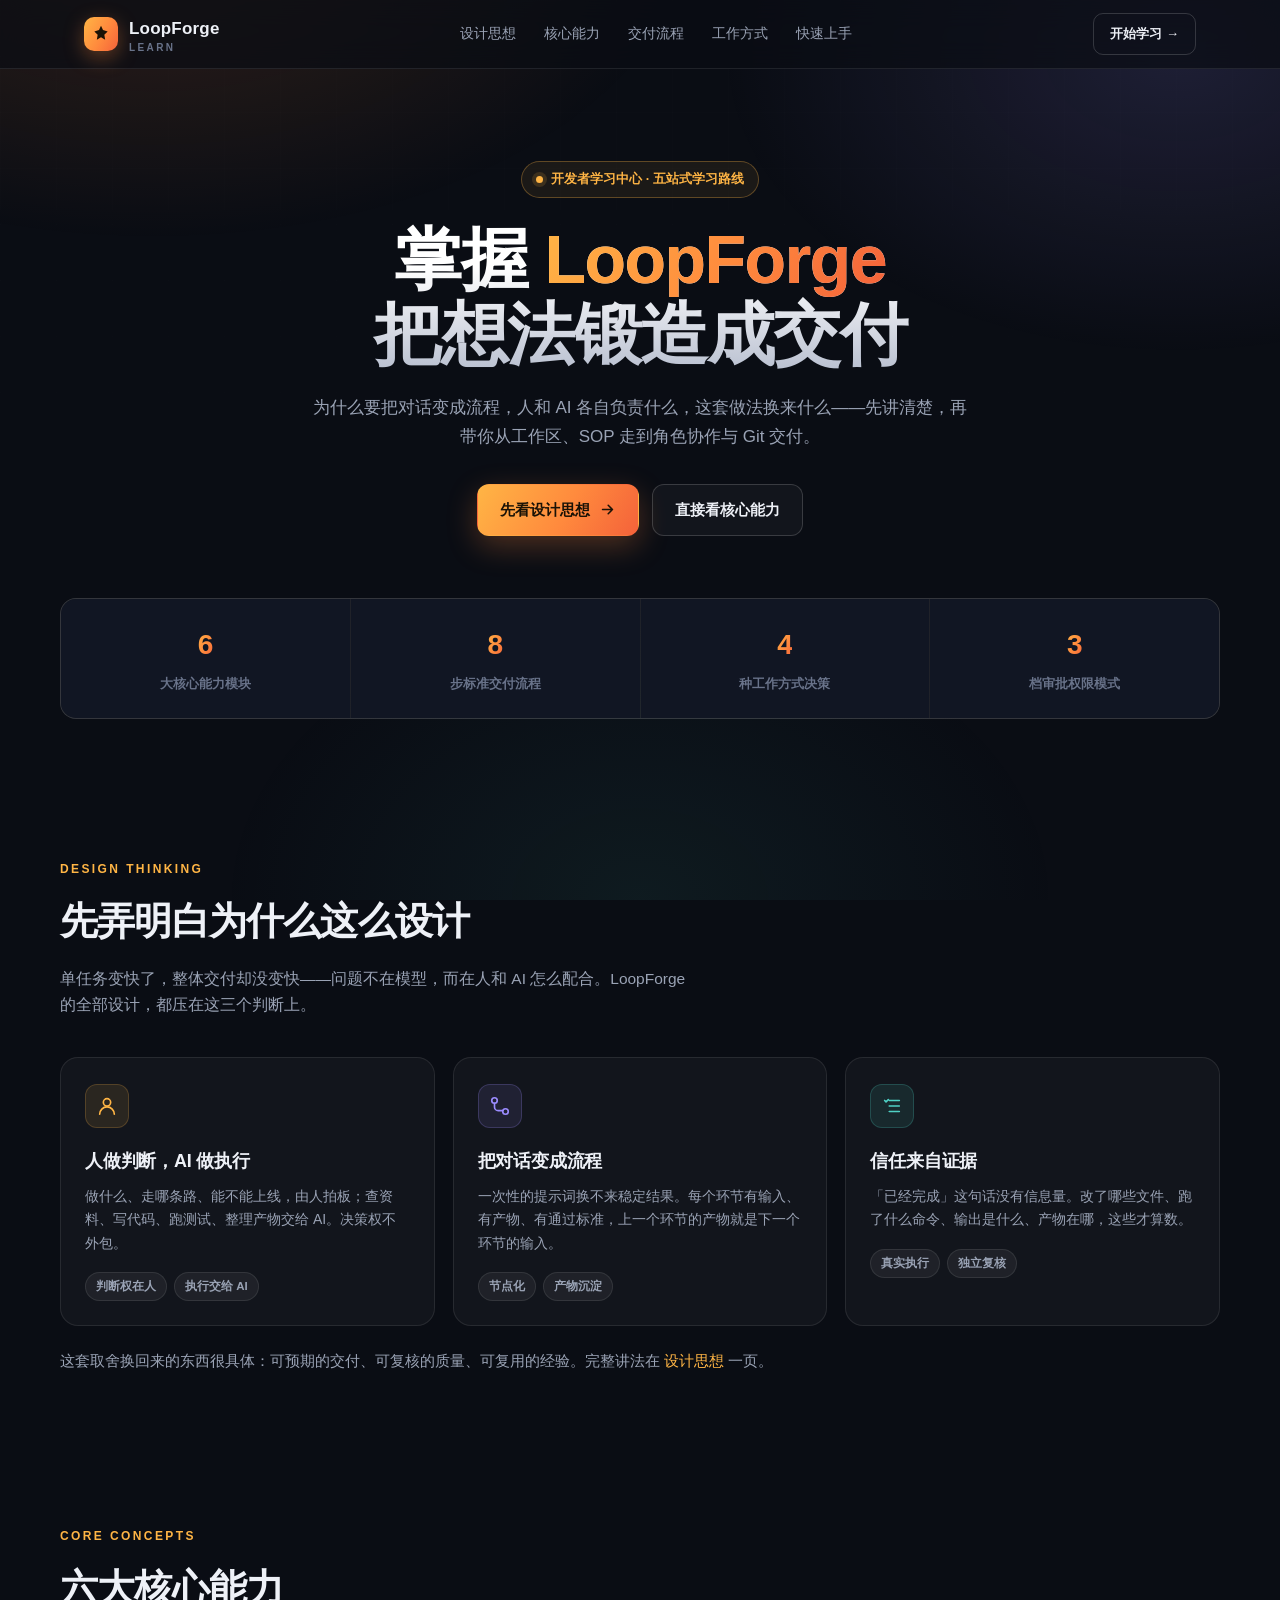
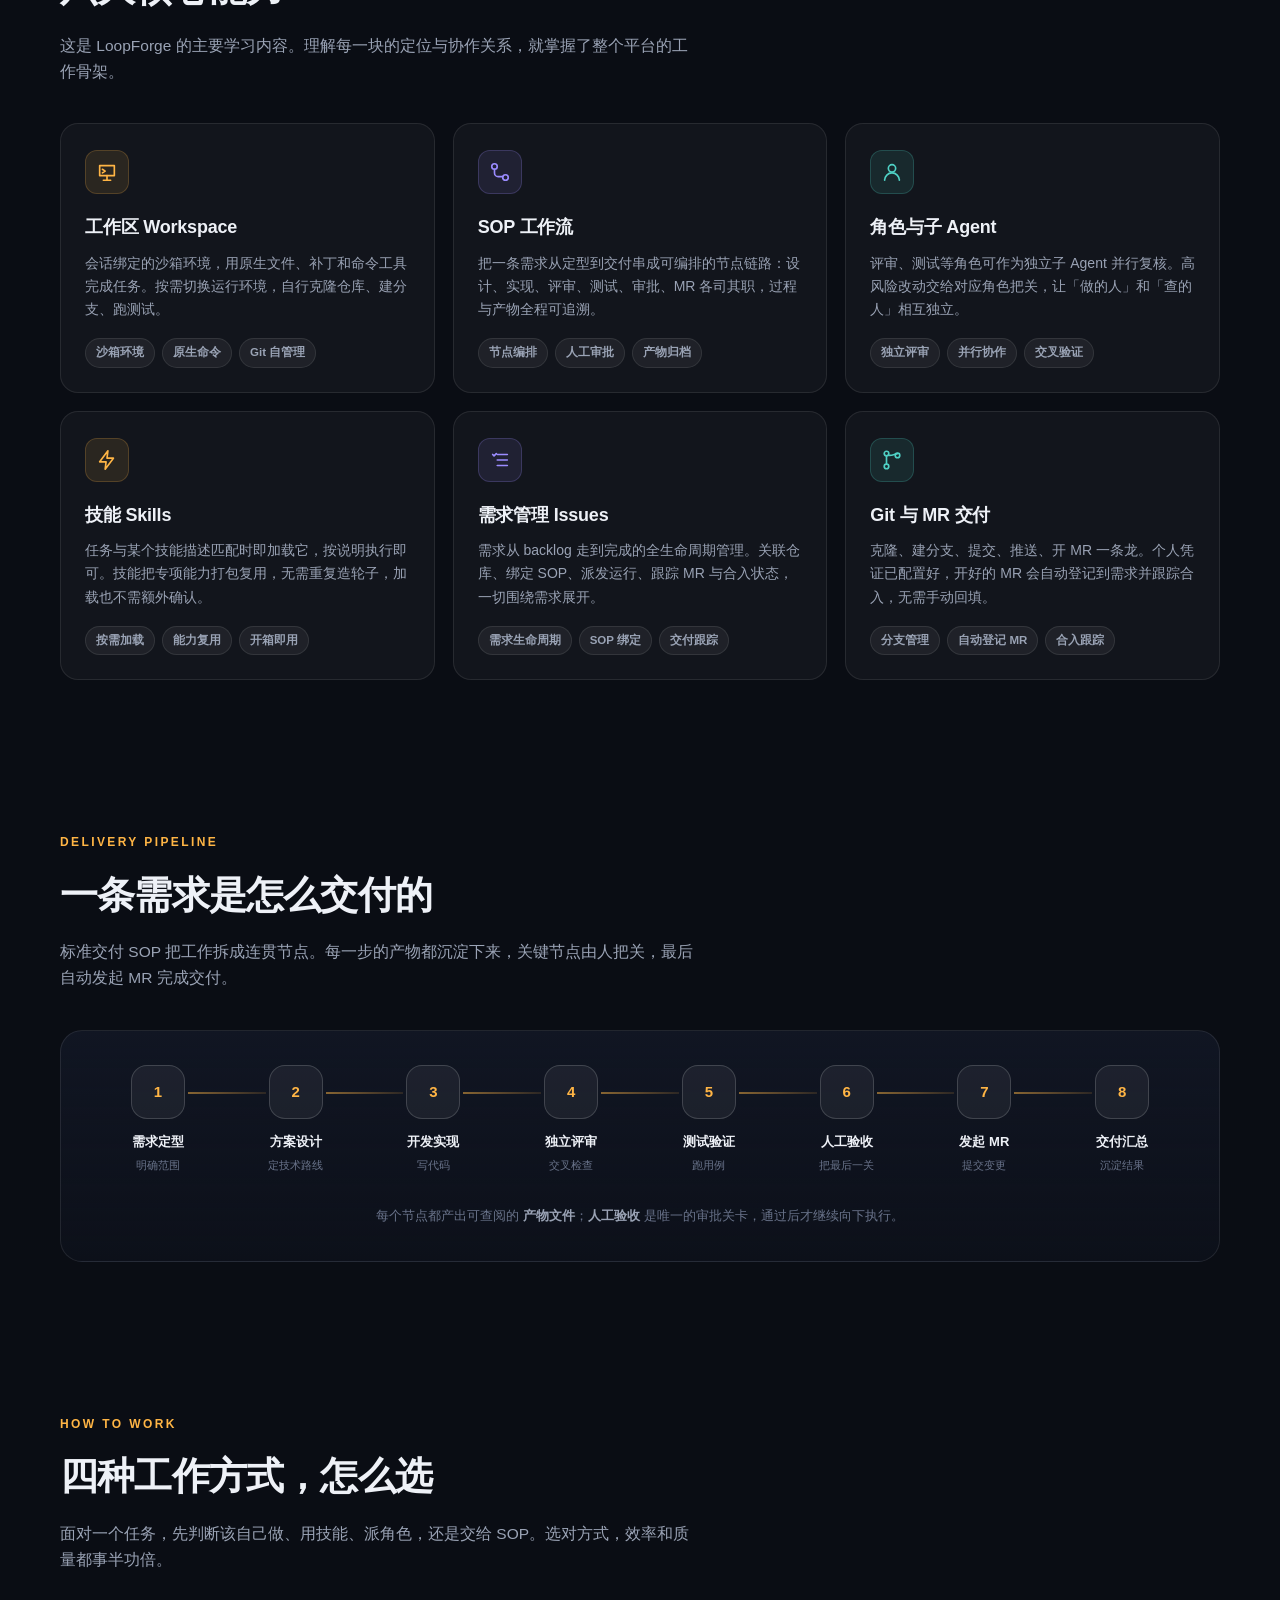
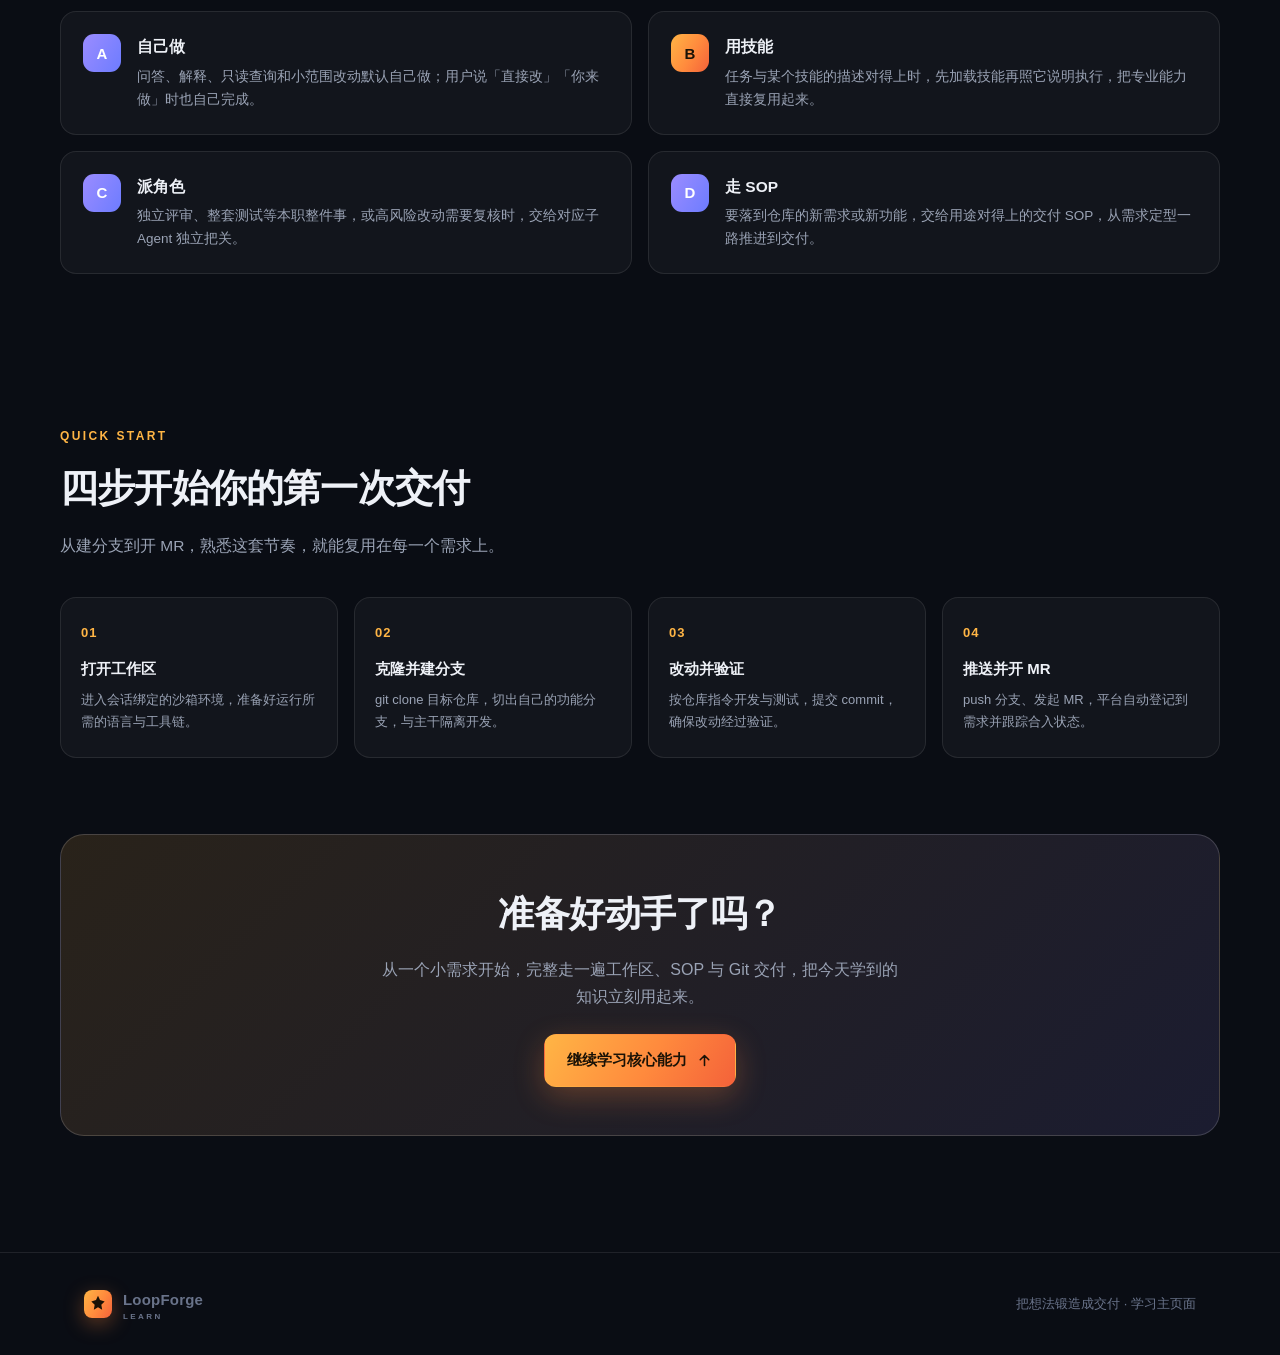
==== commit 1765042c: "feat: 新增设计思想页，讲清人与 AI co-design 的路径与价值 - 新增 philosophy.html：为什么要把对话变成流程、三个基本判断、   共创六个环节、思想与平台机制的对应、" ====
--- a/index.html
+++ b/index.html
@@ -18,6 +18,7 @@
       <span>LoopForge<small>LEARN</small></span>
     </a>
     <nav class="nav-links">
+      <a href="philosophy.html">设计思想</a>
       <a href="modules.html">核心能力</a>
       <a href="sop.html">交付流程</a>
       <a href="mindset.html">工作方式</a>
@@ -33,14 +34,14 @@
 <main id="top">
   <!-- HERO -->
   <section class="hero wrap">
-    <span class="pill"><span class="dot"></span> 开发者学习中心 · 四站式学习路线</span>
+    <span class="pill"><span class="dot"></span> 开发者学习中心 · 五站式学习路线</span>
     <h1>掌握 <span class="accent">LoopForge</span><br>把想法锻造成交付</h1>
-    <p class="lead">从工作区、SOP 工作流到角色协作与 Git 交付，这里汇总了使用 LoopForge 的核心知识。沿着一条路线，从会用到用好。</p>
+    <p class="lead">为什么要把对话变成流程，人和 AI 各自负责什么，这套做法换来什么——先讲清楚，再带你从工作区、SOP 走到角色协作与 Git 交付。</p>
     <div class="hero-actions">
-      <a href="modules.html" class="btn btn-primary">开始学习
+      <a href="philosophy.html" class="btn btn-primary">先看设计思想
         <svg viewBox="0 0 24 24" fill="none" stroke="currentColor" stroke-width="2.2" stroke-linecap="round" stroke-linejoin="round"><path d="M5 12h14M13 6l6 6-6 6"/></svg>
       </a>
-      <a href="sop.html" class="btn btn-ghost">看看交付流程</a>
+      <a href="modules.html" class="btn btn-ghost">直接看核心能力</a>
     </div>
 
     <div class="stats reveal">
@@ -49,6 +50,36 @@
       <div class="stat"><b><span>4</span></b><small>种工作方式决策</small></div>
       <div class="stat"><b><span>3</span></b><small>档审批权限模式</small></div>
     </div>
+  </section>
+
+  <!-- WHY -->
+  <section class="block wrap" id="why">
+    <div class="sec-head reveal">
+      <div class="kicker">Design Thinking</div>
+      <h2>先弄明白为什么这么设计</h2>
+      <p>单任务变快了，整体交付却没变快——问题不在模型，而在人和 AI 怎么配合。LoopForge 的全部设计，都压在这三个判断上。</p>
+    </div>
+    <div class="cards">
+      <a class="card reveal" href="philosophy.html#bet">
+        <div class="icon"><svg viewBox="0 0 24 24"><circle cx="12" cy="8" r="4"/><path d="M4 21a8 8 0 0116 0"/></svg></div>
+        <h3>人做判断，AI 做执行</h3>
+        <p>做什么、走哪条路、能不能上线，由人拍板；查资料、写代码、跑测试、整理产物交给 AI。决策权不外包。</p>
+        <div class="tags"><span class="tag">判断权在人</span><span class="tag">执行交给 AI</span></div>
+      </a>
+      <a class="card violet reveal" href="philosophy.html#bet">
+        <div class="icon"><svg viewBox="0 0 24 24"><circle cx="6" cy="6" r="3"/><circle cx="18" cy="18" r="3"/><path d="M6 9v4a4 4 0 004 4h5"/></svg></div>
+        <h3>把对话变成流程</h3>
+        <p>一次性的提示词换不来稳定结果。每个环节有输入、有产物、有通过标准，上一个环节的产物就是下一个环节的输入。</p>
+        <div class="tags"><span class="tag">节点化</span><span class="tag">产物沉淀</span></div>
+      </a>
+      <a class="card cyan reveal" href="philosophy.html#bet">
+        <div class="icon"><svg viewBox="0 0 24 24"><path d="M9 6h11M9 12h11M9 18h11"/><path d="M4 6l1.5 1.5L8 5"/></svg></div>
+        <h3>信任来自证据</h3>
+        <p>「已经完成」这句话没有信息量。改了哪些文件、跑了什么命令、输出是什么、产物在哪，这些才算数。</p>
+        <div class="tags"><span class="tag">真实执行</span><span class="tag">独立复核</span></div>
+      </a>
+    </div>
+    <p class="reveal" style="margin-top:22px;font-size:15px;color:var(--muted)">这套取舍换回来的东西很具体：可预期的交付、可复核的质量、可复用的经验。完整讲法在 <a href="philosophy.html" style="color:var(--amber)">设计思想</a> 一页。</p>
   </section>
 
   <!-- MODULES -->
--- a/assets/site.css
+++ b/assets/site.css
@@ -186,6 +186,11 @@
   .nav-links a.active{color:var(--text);position:relative}
   .nav-links a.active::after{content:"";position:absolute;left:0;right:0;bottom:-22px;height:2px;background:var(--grad);border-radius:2px}
   .nav-cta{white-space:nowrap}
+  /* 五站导航在中等宽度下收紧间距，避免和 CTA 挤在一起 */
+  @media(max-width:1040px) and (min-width:901px){
+    .nav-links{gap:18px;font-size:13.5px}
+    .nav-cta{padding:8px 13px}
+  }
   @media(max-width:900px){
     .nav-links{display:none;position:absolute;top:68px;left:0;right:0;flex-direction:column;gap:0;
       background:rgba(10,13,20,.97);border-bottom:1px solid var(--border);padding:8px 24px 16px;
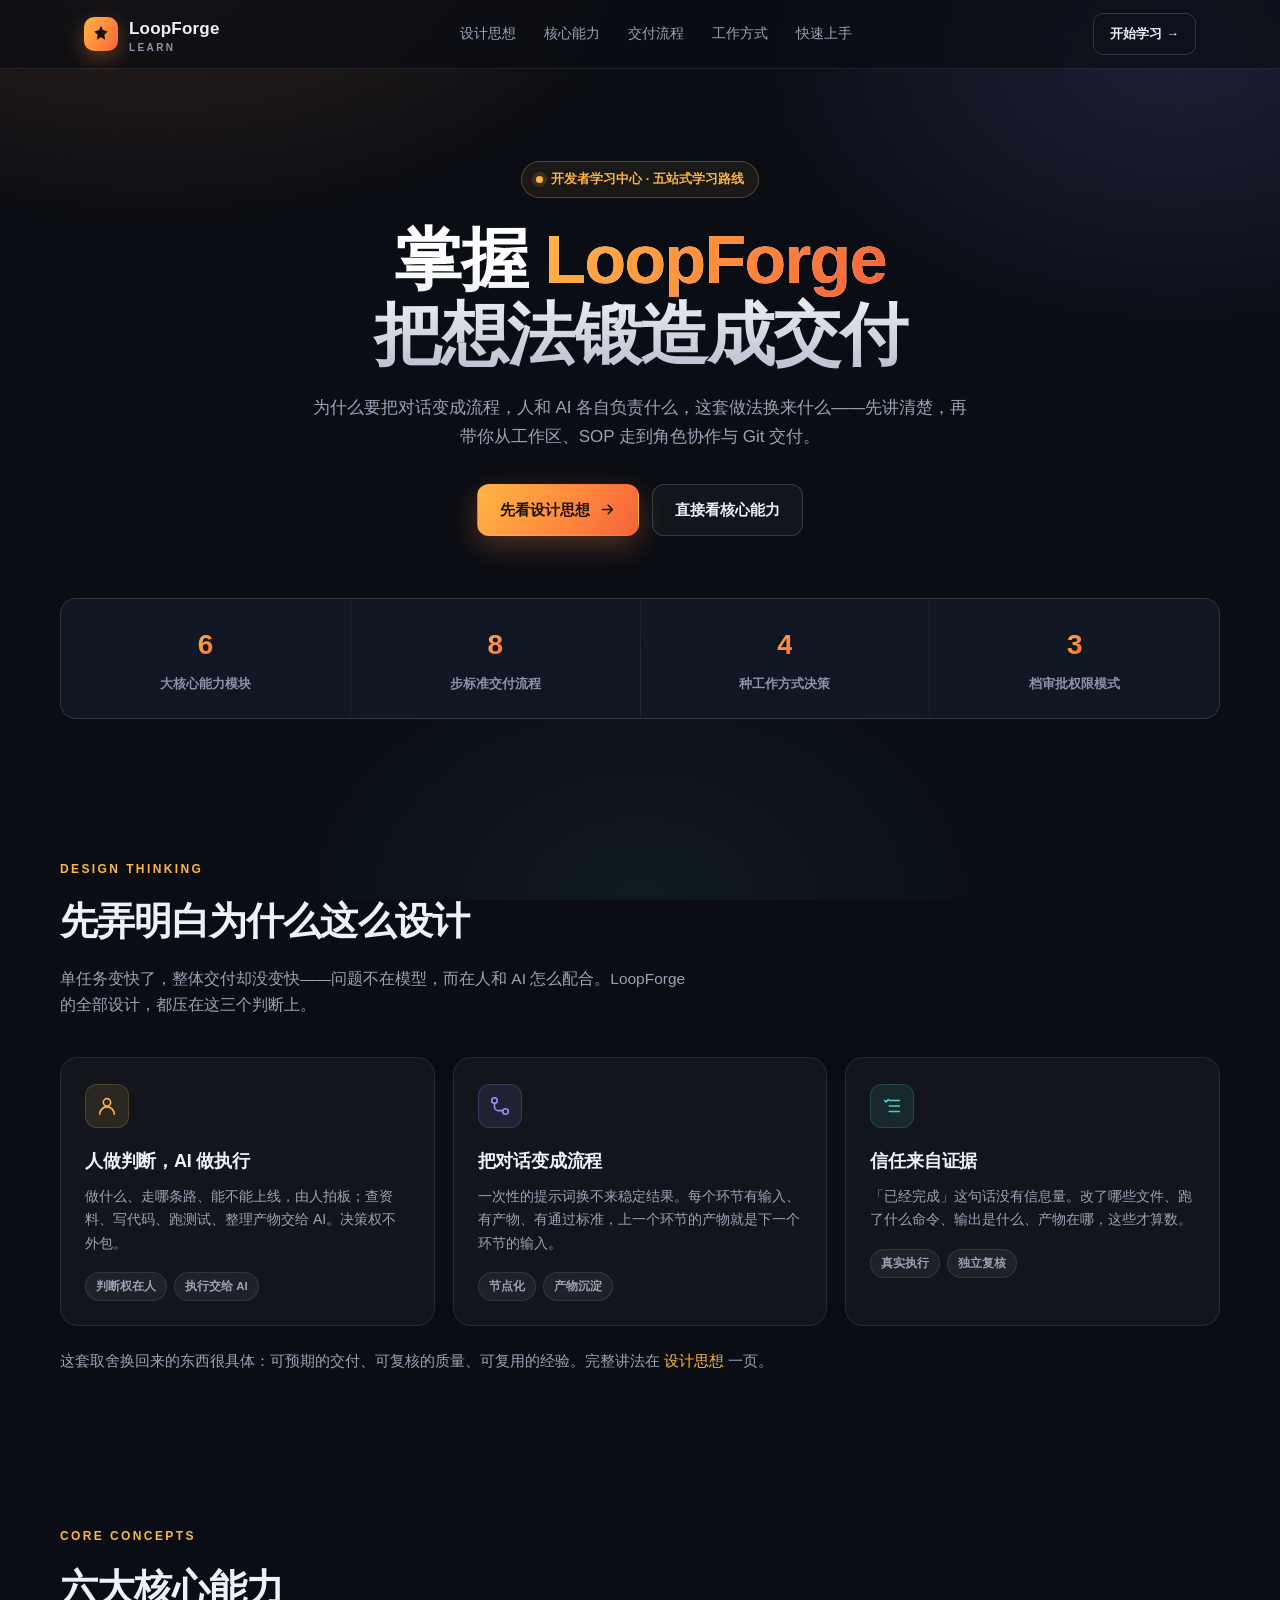
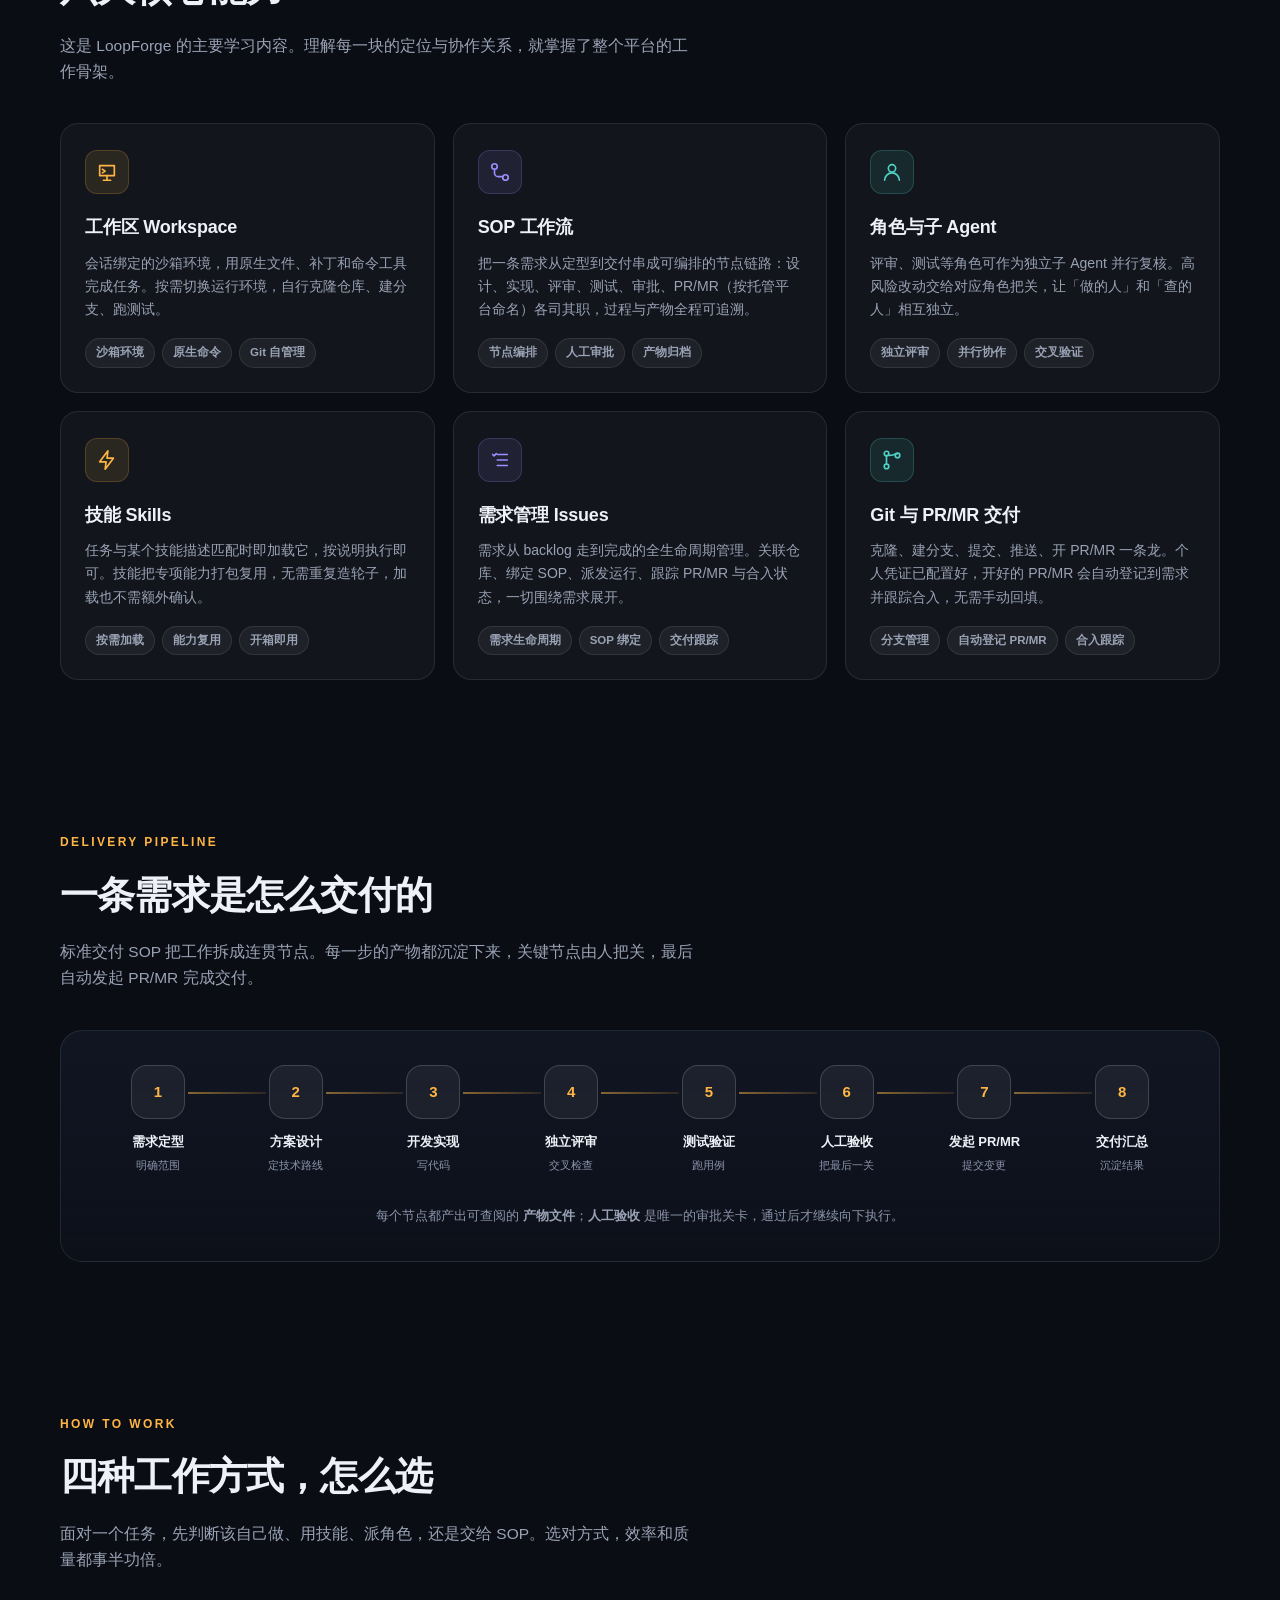
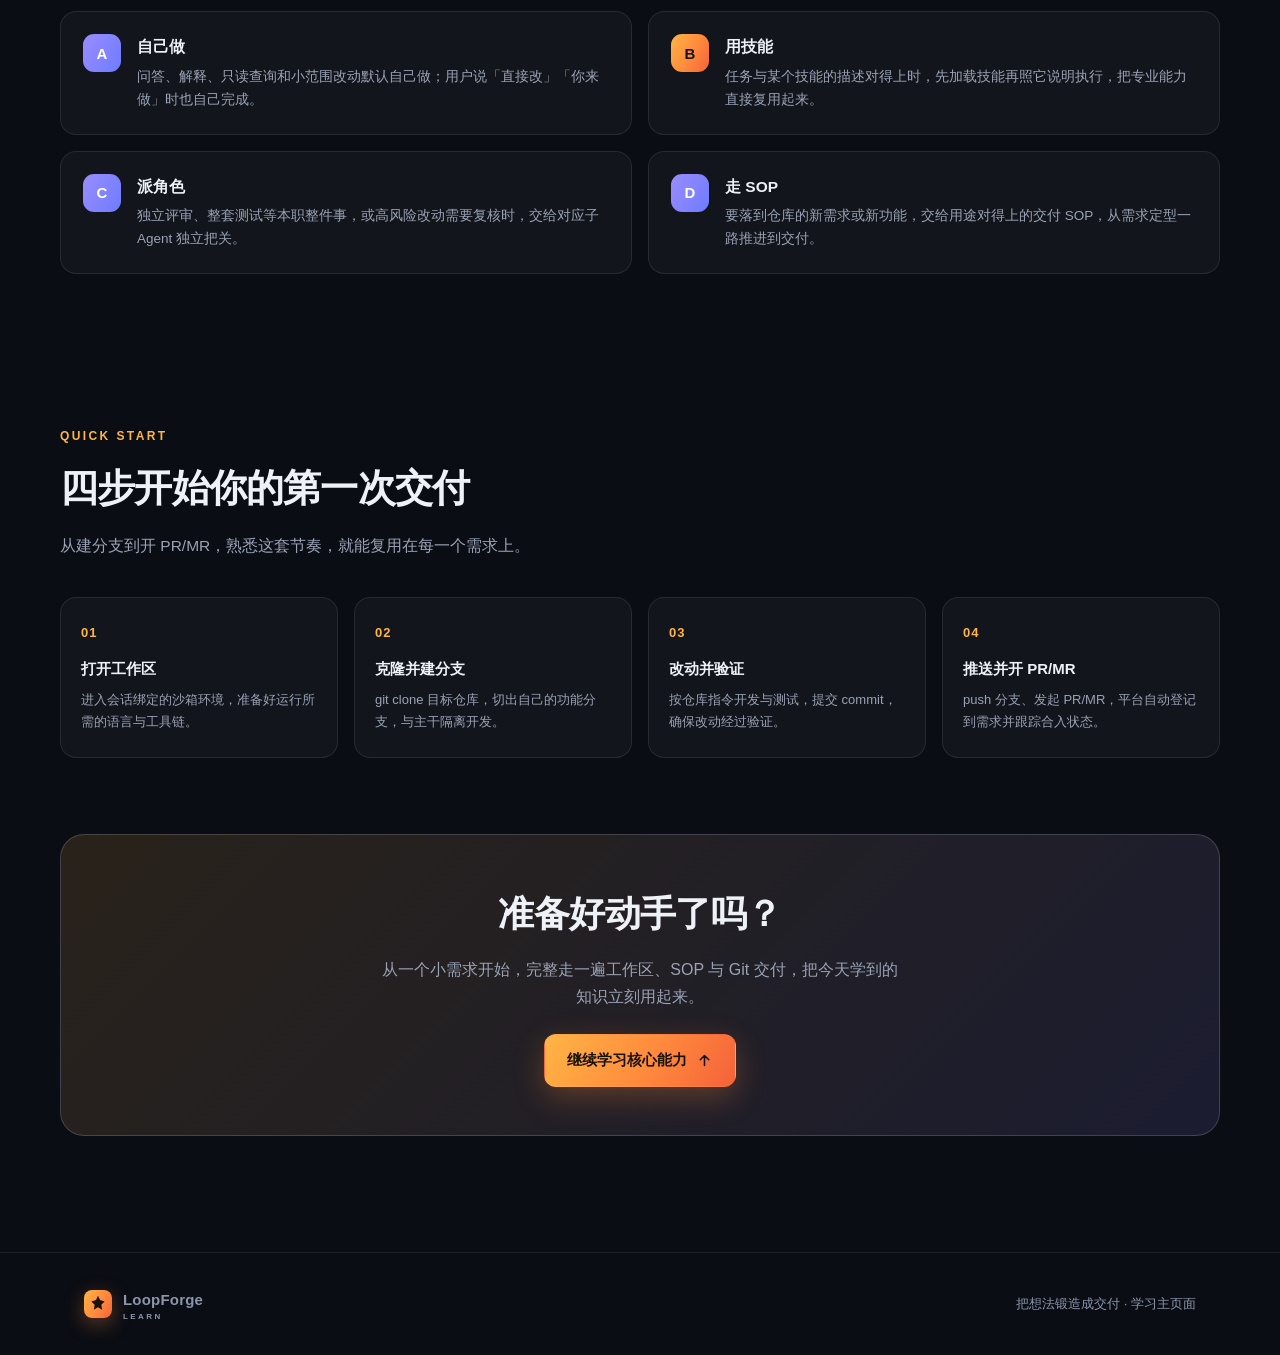
==== commit 13739d07: "fix: address P0/P1 site quality issues" ====
--- a/index.html
+++ b/index.html
@@ -6,15 +6,26 @@
 <meta name="description" content="LoopForge 学习中心 — 从工作区、SOP 工作流到角色协作与 Git 交付，一页掌握 LoopForge 的核心能力。">
 <title>LoopForge 学习中心</title>
 <link rel="stylesheet" href="assets/site.css">
+<meta name="theme-color" content="#0a0d14">
+<link rel="canonical" href="https://binbinao.github.io/LoopForge-Demo/">
+<meta property="og:title" content="LoopForge 学习中心">
+<meta property="og:description" content="LoopForge 学习中心 — 从工作区、SOP 工作流到角色协作与 Git 交付，一页掌握 LoopForge 的核心能力。">
+<meta property="og:url" content="https://binbinao.github.io/LoopForge-Demo/">
+<meta property="og:image" content="https://binbinao.github.io/LoopForge-Demo/assets/og-cover.png">
+<meta name="twitter:card" content="summary_large_image">
+<meta name="twitter:image" content="https://binbinao.github.io/LoopForge-Demo/assets/og-cover.png">
+<link rel="icon" type="image/svg+xml" href="assets/favicon.svg">
+<noscript><style>.reveal{opacity:1 !important;transform:none !important}</style></noscript>
 </head>
 <body>
+<a class="skip-link" href="#main">跳到主要内容</a>
 <div class="bg-glow"></div>
 <div class="bg-grid"></div>
 
 <header>
   <div class="wrap nav">
-    <a href="#top" class="brand">
-      <span class="logo"><svg viewBox="0 0 24 24" fill="none"><path d="M12 2l2.4 5.3L20 9l-4 4 1 6-5-3-5 3 1-6-4-4 5.6-1.7L12 2z" fill="#1a1206"/></svg></span>
+    <a href="#main" class="brand" aria-current="page">
+      <span class="logo"><svg aria-hidden="true" viewBox="0 0 24 24" fill="none"><path d="M12 2l2.4 5.3L20 9l-4 4 1 6-5-3-5 3 1-6-4-4 5.6-1.7L12 2z" fill="#1a1206"/></svg></span>
       <span>LoopForge<small>LEARN</small></span>
     </a>
     <nav class="nav-links">
@@ -26,12 +37,12 @@
     </nav>
     <a href="start.html" class="nav-cta">开始学习 →</a>
     <button class="menu-btn" aria-label="menu" aria-expanded="false">
-      <svg width="24" height="24" viewBox="0 0 24 24" fill="none" stroke="currentColor" stroke-width="2"><path d="M4 7h16M4 12h16M4 17h16"/></svg>
+      <svg aria-hidden="true" width="24" height="24" viewBox="0 0 24 24" fill="none" stroke="currentColor" stroke-width="2"><path d="M4 7h16M4 12h16M4 17h16"/></svg>
     </button>
   </div>
 </header>
 
-<main id="top">
+<main id="main">
   <!-- HERO -->
   <section class="hero wrap">
     <span class="pill"><span class="dot"></span> 开发者学习中心 · 五站式学习路线</span>
@@ -39,7 +50,7 @@
     <p class="lead">为什么要把对话变成流程，人和 AI 各自负责什么，这套做法换来什么——先讲清楚，再带你从工作区、SOP 走到角色协作与 Git 交付。</p>
     <div class="hero-actions">
       <a href="philosophy.html" class="btn btn-primary">先看设计思想
-        <svg viewBox="0 0 24 24" fill="none" stroke="currentColor" stroke-width="2.2" stroke-linecap="round" stroke-linejoin="round"><path d="M5 12h14M13 6l6 6-6 6"/></svg>
+        <svg aria-hidden="true" viewBox="0 0 24 24" fill="none" stroke="currentColor" stroke-width="2.2" stroke-linecap="round" stroke-linejoin="round"><path d="M5 12h14M13 6l6 6-6 6"/></svg>
       </a>
       <a href="modules.html" class="btn btn-ghost">直接看核心能力</a>
     </div>
@@ -60,20 +71,20 @@
       <p>单任务变快了，整体交付却没变快——问题不在模型，而在人和 AI 怎么配合。LoopForge 的全部设计，都压在这三个判断上。</p>
     </div>
     <div class="cards">
-      <a class="card reveal" href="philosophy.html#bet">
-        <div class="icon"><svg viewBox="0 0 24 24"><circle cx="12" cy="8" r="4"/><path d="M4 21a8 8 0 0116 0"/></svg></div>
+      <a class="card reveal" href="philosophy.html#judgement-1">
+        <div class="icon"><svg aria-hidden="true" viewBox="0 0 24 24"><circle cx="12" cy="8" r="4"/><path d="M4 21a8 8 0 0116 0"/></svg></div>
         <h3>人做判断，AI 做执行</h3>
         <p>做什么、走哪条路、能不能上线，由人拍板；查资料、写代码、跑测试、整理产物交给 AI。决策权不外包。</p>
         <div class="tags"><span class="tag">判断权在人</span><span class="tag">执行交给 AI</span></div>
       </a>
-      <a class="card violet reveal" href="philosophy.html#bet">
-        <div class="icon"><svg viewBox="0 0 24 24"><circle cx="6" cy="6" r="3"/><circle cx="18" cy="18" r="3"/><path d="M6 9v4a4 4 0 004 4h5"/></svg></div>
+      <a class="card violet reveal" href="philosophy.html#judgement-2">
+        <div class="icon"><svg aria-hidden="true" viewBox="0 0 24 24"><circle cx="6" cy="6" r="3"/><circle cx="18" cy="18" r="3"/><path d="M6 9v4a4 4 0 004 4h5"/></svg></div>
         <h3>把对话变成流程</h3>
         <p>一次性的提示词换不来稳定结果。每个环节有输入、有产物、有通过标准，上一个环节的产物就是下一个环节的输入。</p>
         <div class="tags"><span class="tag">节点化</span><span class="tag">产物沉淀</span></div>
       </a>
-      <a class="card cyan reveal" href="philosophy.html#bet">
-        <div class="icon"><svg viewBox="0 0 24 24"><path d="M9 6h11M9 12h11M9 18h11"/><path d="M4 6l1.5 1.5L8 5"/></svg></div>
+      <a class="card cyan reveal" href="philosophy.html#judgement-3">
+        <div class="icon"><svg aria-hidden="true" viewBox="0 0 24 24"><path d="M9 6h11M9 12h11M9 18h11"/><path d="M4 6l1.5 1.5L8 5"/></svg></div>
         <h3>信任来自证据</h3>
         <p>「已经完成」这句话没有信息量。改了哪些文件、跑了什么命令、输出是什么、产物在哪，这些才算数。</p>
         <div class="tags"><span class="tag">真实执行</span><span class="tag">独立复核</span></div>
@@ -91,40 +102,40 @@
     </div>
     <div class="cards">
       <a class="card reveal" href="modules.html#workspace">
-        <div class="icon"><svg viewBox="0 0 24 24"><path d="M4 5h16v11H4z"/><path d="M8 21h8M12 16v5"/><path d="M7 9l3 2-3 2"/></svg></div>
+        <div class="icon"><svg aria-hidden="true" viewBox="0 0 24 24"><path d="M4 5h16v11H4z"/><path d="M8 21h8M12 16v5"/><path d="M7 9l3 2-3 2"/></svg></div>
         <h3>工作区 Workspace</h3>
         <p>会话绑定的沙箱环境，用原生文件、补丁和命令工具完成任务。按需切换运行环境，自行克隆仓库、建分支、跑测试。</p>
         <div class="tags"><span class="tag">沙箱环境</span><span class="tag">原生命令</span><span class="tag">Git 自管理</span></div>
       </a>
-      <a class="card violet reveal" href="sop.html">
-        <div class="icon"><svg viewBox="0 0 24 24"><circle cx="6" cy="6" r="3"/><circle cx="18" cy="18" r="3"/><path d="M6 9v4a4 4 0 004 4h5"/></svg></div>
+      <a class="card violet reveal" href="sop.html#pipeline">
+        <div class="icon"><svg aria-hidden="true" viewBox="0 0 24 24"><circle cx="6" cy="6" r="3"/><circle cx="18" cy="18" r="3"/><path d="M6 9v4a4 4 0 004 4h5"/></svg></div>
         <h3>SOP 工作流</h3>
-        <p>把一条需求从定型到交付串成可编排的节点链路：设计、实现、评审、测试、审批、MR 各司其职，过程与产物全程可追溯。</p>
+        <p>把一条需求从定型到交付串成可编排的节点链路：设计、实现、评审、测试、审批、PR/MR（按托管平台命名）各司其职，过程与产物全程可追溯。</p>
         <div class="tags"><span class="tag">节点编排</span><span class="tag">人工审批</span><span class="tag">产物归档</span></div>
       </a>
       <a class="card cyan reveal" href="modules.html#roles">
-        <div class="icon"><svg viewBox="0 0 24 24"><circle cx="12" cy="8" r="4"/><path d="M4 21a8 8 0 0116 0"/></svg></div>
+        <div class="icon"><svg aria-hidden="true" viewBox="0 0 24 24"><circle cx="12" cy="8" r="4"/><path d="M4 21a8 8 0 0116 0"/></svg></div>
         <h3>角色与子 Agent</h3>
         <p>评审、测试等角色可作为独立子 Agent 并行复核。高风险改动交给对应角色把关，让「做的人」和「查的人」相互独立。</p>
         <div class="tags"><span class="tag">独立评审</span><span class="tag">并行协作</span><span class="tag">交叉验证</span></div>
       </a>
       <a class="card reveal" href="modules.html#skills">
-        <div class="icon"><svg viewBox="0 0 24 24"><path d="M13 2L4 14h7l-1 8 9-12h-7l1-8z"/></svg></div>
+        <div class="icon"><svg aria-hidden="true" viewBox="0 0 24 24"><path d="M13 2L4 14h7l-1 8 9-12h-7l1-8z"/></svg></div>
         <h3>技能 Skills</h3>
         <p>任务与某个技能描述匹配时即加载它，按说明执行即可。技能把专项能力打包复用，无需重复造轮子，加载也不需额外确认。</p>
         <div class="tags"><span class="tag">按需加载</span><span class="tag">能力复用</span><span class="tag">开箱即用</span></div>
       </a>
       <a class="card violet reveal" href="modules.html#issues">
-        <div class="icon"><svg viewBox="0 0 24 24"><path d="M9 6h11M9 12h11M9 18h11"/><path d="M4 6l1.5 1.5L8 5"/></svg></div>
+        <div class="icon"><svg aria-hidden="true" viewBox="0 0 24 24"><path d="M9 6h11M9 12h11M9 18h11"/><path d="M4 6l1.5 1.5L8 5"/></svg></div>
         <h3>需求管理 Issues</h3>
-        <p>需求从 backlog 走到完成的全生命周期管理。关联仓库、绑定 SOP、派发运行、跟踪 MR 与合入状态，一切围绕需求展开。</p>
+        <p>需求从 backlog 走到完成的全生命周期管理。关联仓库、绑定 SOP、派发运行、跟踪 PR/MR 与合入状态，一切围绕需求展开。</p>
         <div class="tags"><span class="tag">需求生命周期</span><span class="tag">SOP 绑定</span><span class="tag">交付跟踪</span></div>
       </a>
       <a class="card cyan reveal" href="modules.html#git">
-        <div class="icon"><svg viewBox="0 0 24 24"><circle cx="6" cy="5" r="2.5"/><circle cx="6" cy="19" r="2.5"/><circle cx="18" cy="7" r="2.5"/><path d="M6 7.5v9M8.5 7c5 0 7.5-2 9.5-2"/></svg></div>
-        <h3>Git 与 MR 交付</h3>
-        <p>克隆、建分支、提交、推送、开 MR 一条龙。个人凭证已配置好，开好的 MR 会自动登记到需求并跟踪合入，无需手动回填。</p>
-        <div class="tags"><span class="tag">分支管理</span><span class="tag">自动登记 MR</span><span class="tag">合入跟踪</span></div>
+        <div class="icon"><svg aria-hidden="true" viewBox="0 0 24 24"><circle cx="6" cy="5" r="2.5"/><circle cx="6" cy="19" r="2.5"/><circle cx="18" cy="7" r="2.5"/><path d="M6 7.5v9M8.5 7c5 0 7.5-2 9.5-2"/></svg></div>
+        <h3>Git 与 PR/MR 交付</h3>
+        <p>克隆、建分支、提交、推送、开 PR/MR 一条龙。个人凭证已配置好，开好的 PR/MR 会自动登记到需求并跟踪合入，无需手动回填。</p>
+        <div class="tags"><span class="tag">分支管理</span><span class="tag">自动登记 PR/MR</span><span class="tag">合入跟踪</span></div>
       </a>
     </div>
   </section>
@@ -134,7 +145,7 @@
     <div class="sec-head reveal">
       <div class="kicker">Delivery Pipeline</div>
       <h2>一条需求是怎么交付的</h2>
-      <p>标准交付 SOP 把工作拆成连贯节点。每一步的产物都沉淀下来，关键节点由人把关，最后自动发起 MR 完成交付。</p>
+      <p>标准交付 SOP 把工作拆成连贯节点。每一步的产物都沉淀下来，关键节点由人把关，最后自动发起 PR/MR 完成交付。</p>
     </div>
     <div class="flow-wrap reveal">
       <div class="flow">
@@ -144,7 +155,7 @@
         <div class="node"><div class="bubble">4</div><div class="lbl">独立评审</div><div class="sub">交叉检查</div></div>
         <div class="node"><div class="bubble">5</div><div class="lbl">测试验证</div><div class="sub">跑用例</div></div>
         <div class="node"><div class="bubble">6</div><div class="lbl">人工验收</div><div class="sub">把最后一关</div></div>
-        <div class="node"><div class="bubble">7</div><div class="lbl">发起 MR</div><div class="sub">提交变更</div></div>
+        <div class="node"><div class="bubble">7</div><div class="lbl">发起 PR/MR</div><div class="sub">提交变更</div></div>
         <div class="node"><div class="bubble">8</div><div class="lbl">交付汇总</div><div class="sub">沉淀结果</div></div>
       </div>
       <div class="flow-note">每个节点都产出可查阅的 <b>产物文件</b>；<b>人工验收</b> 是唯一的审批关卡，通过后才继续向下执行。</div>
@@ -159,10 +170,10 @@
       <p>面对一个任务，先判断该自己做、用技能、派角色，还是交给 SOP。选对方式，效率和质量都事半功倍。</p>
     </div>
     <div class="decision">
-      <div class="dec reveal"><div class="num">A</div><div><h4>自己做</h4><p>问答、解释、只读查询和小范围改动默认自己做；用户说「直接改」「你来做」时也自己完成。</p></div></div>
-      <div class="dec reveal"><div class="num">B</div><div><h4>用技能</h4><p>任务与某个技能的描述对得上时，先加载技能再照它说明执行，把专业能力直接复用起来。</p></div></div>
-      <div class="dec reveal"><div class="num">C</div><div><h4>派角色</h4><p>独立评审、整套测试等本职整件事，或高风险改动需要复核时，交给对应子 Agent 独立把关。</p></div></div>
-      <div class="dec reveal"><div class="num">D</div><div><h4>走 SOP</h4><p>要落到仓库的新需求或新功能，交给用途对得上的交付 SOP，从需求定型一路推进到交付。</p></div></div>
+      <div class="dec reveal"><div class="num">A</div><div><h3>自己做</h3><p>问答、解释、只读查询和小范围改动默认自己做；用户说「直接改」「你来做」时也自己完成。</p></div></div>
+      <div class="dec reveal"><div class="num">B</div><div><h3>用技能</h3><p>任务与某个技能的描述对得上时，先加载技能再照它说明执行，把专业能力直接复用起来。</p></div></div>
+      <div class="dec reveal"><div class="num">C</div><div><h3>派角色</h3><p>独立评审、整套测试等本职整件事，或高风险改动需要复核时，交给对应子 Agent 独立把关。</p></div></div>
+      <div class="dec reveal"><div class="num">D</div><div><h3>走 SOP</h3><p>要落到仓库的新需求或新功能，交给用途对得上的交付 SOP，从需求定型一路推进到交付。</p></div></div>
     </div>
   </section>
 
@@ -171,13 +182,13 @@
     <div class="sec-head reveal">
       <div class="kicker">Quick Start</div>
       <h2>四步开始你的第一次交付</h2>
-      <p>从建分支到开 MR，熟悉这套节奏，就能复用在每一个需求上。</p>
+      <p>从建分支到开 PR/MR，熟悉这套节奏，就能复用在每一个需求上。</p>
     </div>
     <div class="steps">
-      <div class="step reveal"><h4>打开工作区</h4><p>进入会话绑定的沙箱环境，准备好运行所需的语言与工具链。</p></div>
-      <div class="step reveal"><h4>克隆并建分支</h4><p>git clone 目标仓库，切出自己的功能分支，与主干隔离开发。</p></div>
-      <div class="step reveal"><h4>改动并验证</h4><p>按仓库指令开发与测试，提交 commit，确保改动经过验证。</p></div>
-      <div class="step reveal"><h4>推送并开 MR</h4><p>push 分支、发起 MR，平台自动登记到需求并跟踪合入状态。</p></div>
+      <div class="step reveal"><h3>打开工作区</h3><p>进入会话绑定的沙箱环境，准备好运行所需的语言与工具链。</p></div>
+      <div class="step reveal"><h3>克隆并建分支</h3><p>git clone 目标仓库，切出自己的功能分支，与主干隔离开发。</p></div>
+      <div class="step reveal"><h3>改动并验证</h3><p>按仓库指令开发与测试，提交 commit，确保改动经过验证。</p></div>
+      <div class="step reveal"><h3>推送并开 PR/MR</h3><p>push 分支、发起 PR/MR，平台自动登记到需求并跟踪合入状态。</p></div>
     </div>
   </section>
 
@@ -187,7 +198,7 @@
       <h2>准备好动手了吗？</h2>
       <p>从一个小需求开始，完整走一遍工作区、SOP 与 Git 交付，把今天学到的知识立刻用起来。</p>
       <a href="modules.html" class="btn btn-primary">继续学习核心能力
-        <svg viewBox="0 0 24 24" fill="none" stroke="currentColor" stroke-width="2.2" stroke-linecap="round" stroke-linejoin="round"><path d="M12 19V5M6 11l6-6 6 6"/></svg>
+        <svg aria-hidden="true" viewBox="0 0 24 24" fill="none" stroke="currentColor" stroke-width="2.2" stroke-linecap="round" stroke-linejoin="round"><path d="M12 19V5M6 11l6-6 6 6"/></svg>
       </a>
     </div>
   </section>
@@ -196,7 +207,7 @@
 <footer>
   <div class="wrap foot">
     <div class="brand">
-      <span class="logo" style="width:28px;height:28px;border-radius:8px"><svg viewBox="0 0 24 24" fill="none"><path d="M12 2l2.4 5.3L20 9l-4 4 1 6-5-3-5 3 1-6-4-4 5.6-1.7L12 2z" fill="#1a1206"/></svg></span>
+      <span class="logo" style="width:28px;height:28px;border-radius:8px"><svg aria-hidden="true" viewBox="0 0 24 24" fill="none"><path d="M12 2l2.4 5.3L20 9l-4 4 1 6-5-3-5 3 1-6-4-4 5.6-1.7L12 2z" fill="#1a1206"/></svg></span>
       <span>LoopForge<small style="font-size:8px">LEARN</small></span>
     </div>
     <div>把想法锻造成交付 · 学习主页面</div>
--- a/assets/site.css
+++ b/assets/site.css
@@ -7,7 +7,7 @@
     --border-strong:rgba(255,255,255,.16);
     --text:#eef1f7;
     --muted:#9aa3b5;
-    --faint:#69738a;
+    --faint:#8b95ab;
     --amber:#ffb545;
     --amber-2:#ff8a3d;
     --violet:#9b8cff;
@@ -23,9 +23,13 @@
   body{
     font-family:-apple-system,BlinkMacSystemFont,"Segoe UI","PingFang SC","Hiragino Sans GB","Microsoft YaHei",Roboto,Helvetica,Arial,sans-serif;
     background:var(--bg);color:var(--text);line-height:1.7;
-    -webkit-font-smoothing:antialiased;overflow-x:hidden;
+    -webkit-font-smoothing:antialiased;
   }
   a{color:inherit;text-decoration:none}
+  a:focus-visible,button:focus-visible{outline:2px solid #fff;outline-offset:3px;box-shadow:0 0 0 4px var(--bg)}
+  .skip-link{position:absolute;left:8px;top:-60px;z-index:100;background:var(--bg-soft);color:var(--text);
+    border:1px solid var(--border-strong);border-radius:10px;padding:8px 12px;font-size:13px}
+  .skip-link:focus{top:8px}
   .wrap{max-width:var(--maxw);margin:0 auto;padding:0 24px}
 
   /* ===== ambient background ===== */
@@ -142,7 +146,7 @@
   .dec .num{flex:none;width:38px;height:38px;border-radius:11px;display:grid;place-items:center;
     font-weight:850;font-size:15px;background:var(--grad-cool);color:#fff}
   .dec:nth-child(2) .num{background:var(--grad);color:#1a1206}
-  .dec h4{font-size:15.5px;margin-bottom:5px}
+  .dec h3,.dec h4{font-size:15.5px;margin-top:0;margin-bottom:5px}
   .dec p{font-size:13.5px;color:var(--muted)}
 
   /* steps */
@@ -150,7 +154,7 @@
   .step{position:relative;padding:24px 20px;background:var(--panel);border:1px solid var(--border);border-radius:16px}
   .step::before{counter-increment:s;content:"0" counter(s);display:block;font-size:13px;font-weight:850;
     color:var(--amber);margin-bottom:12px;letter-spacing:1px}
-  .step h4{font-size:15px;margin-bottom:7px}
+  .step h3,.step h4{font-size:15px;margin-top:0;margin-bottom:7px}
   .step p{font-size:13px;color:var(--muted)}
 
   /* cta banner */
@@ -168,6 +172,12 @@
 
   .reveal{opacity:0;transform:translateY(22px);transition:opacity .6s ease,transform .6s ease}
   .reveal.in{opacity:1;transform:none}
+  @media (prefers-reduced-motion: reduce){
+    html{scroll-behavior:auto}
+    .reveal{opacity:1 !important;transform:none !important;transition:none !important}
+    .btn-primary:hover,.card:hover,a.card:hover .icon,.node:hover .bubble{transform:none !important}
+    *,*::before,*::after{animation-duration:.01ms !important;animation-iteration-count:1 !important;transition-duration:.01ms !important}
+  }
 
   @media(max-width:900px){
     .cards{grid-template-columns:repeat(2,1fr)}
@@ -215,6 +225,7 @@
   .crumbs a:hover{color:var(--amber)}
 
   .doc{display:grid;grid-template-columns:230px minmax(0,1fr);gap:44px;padding:44px 0 20px;align-items:start}
+  .doc-body{min-width:0}
   .toc{position:sticky;top:96px;font-size:13.5px}
   .toc .toc-title{font-size:11.5px;font-weight:800;letter-spacing:1.8px;color:var(--faint);text-transform:uppercase;margin-bottom:12px}
   .toc ol{list-style:none;display:flex;flex-direction:column;gap:2px;border-left:1px solid var(--border);padding-left:14px}
@@ -222,7 +233,8 @@
   .toc a:hover{color:var(--text)}
   .doc-body h2{font-size:clamp(23px,3vw,30px);font-weight:820;letter-spacing:-.5px;margin:52px 0 12px;scroll-margin-top:96px}
   .doc-body h2:first-child{margin-top:0}
-  .doc-body h3{font-size:16.5px;font-weight:750;margin:26px 0 8px;color:var(--text)}
+  .doc-body > h3{font-size:16.5px;font-weight:750;margin:26px 0 8px;color:var(--text)}
+  .doc-body [id]{scroll-margin-top:96px}
   .doc-body p{color:var(--muted);font-size:15px;margin:12px 0}
   .doc-body ul,.doc-body ol{color:var(--muted);font-size:14.6px;margin:12px 0 12px 20px}
   .doc-body li{margin:6px 0;line-height:1.7}
@@ -242,7 +254,7 @@
   .grid-2{display:grid;grid-template-columns:repeat(2,1fr);gap:16px;margin:18px 0}
   .grid-3{display:grid;grid-template-columns:repeat(3,1fr);gap:14px;margin:18px 0}
   .tile{background:var(--panel);border:1px solid var(--border);border-radius:16px;padding:20px}
-  .tile h4{font-size:15px;margin-bottom:7px}
+  .tile h3,.tile h4{font-size:15px;margin-top:0;margin-bottom:7px}
   .tile p{font-size:13.6px;color:var(--muted);margin:0}
 
   table.tbl{width:100%;border-collapse:collapse;margin:18px 0;font-size:14px;table-layout:fixed}
@@ -260,7 +272,7 @@
   .step-list li:last-child{border-left-color:transparent}
   .step-list li::before{content:counter(sl);position:absolute;left:-14px;top:-2px;width:28px;height:28px;border-radius:9px;
     display:grid;place-items:center;font-size:13px;font-weight:800;color:#1a1206;background:var(--grad)}
-  .step-list h4{font-size:15.5px;margin-bottom:4px}
+  .step-list h3,.step-list h4{font-size:15.5px;margin-top:0;margin-bottom:4px}
   .step-list p{font-size:14px;margin:0}
 
   @media(max-width:900px){
